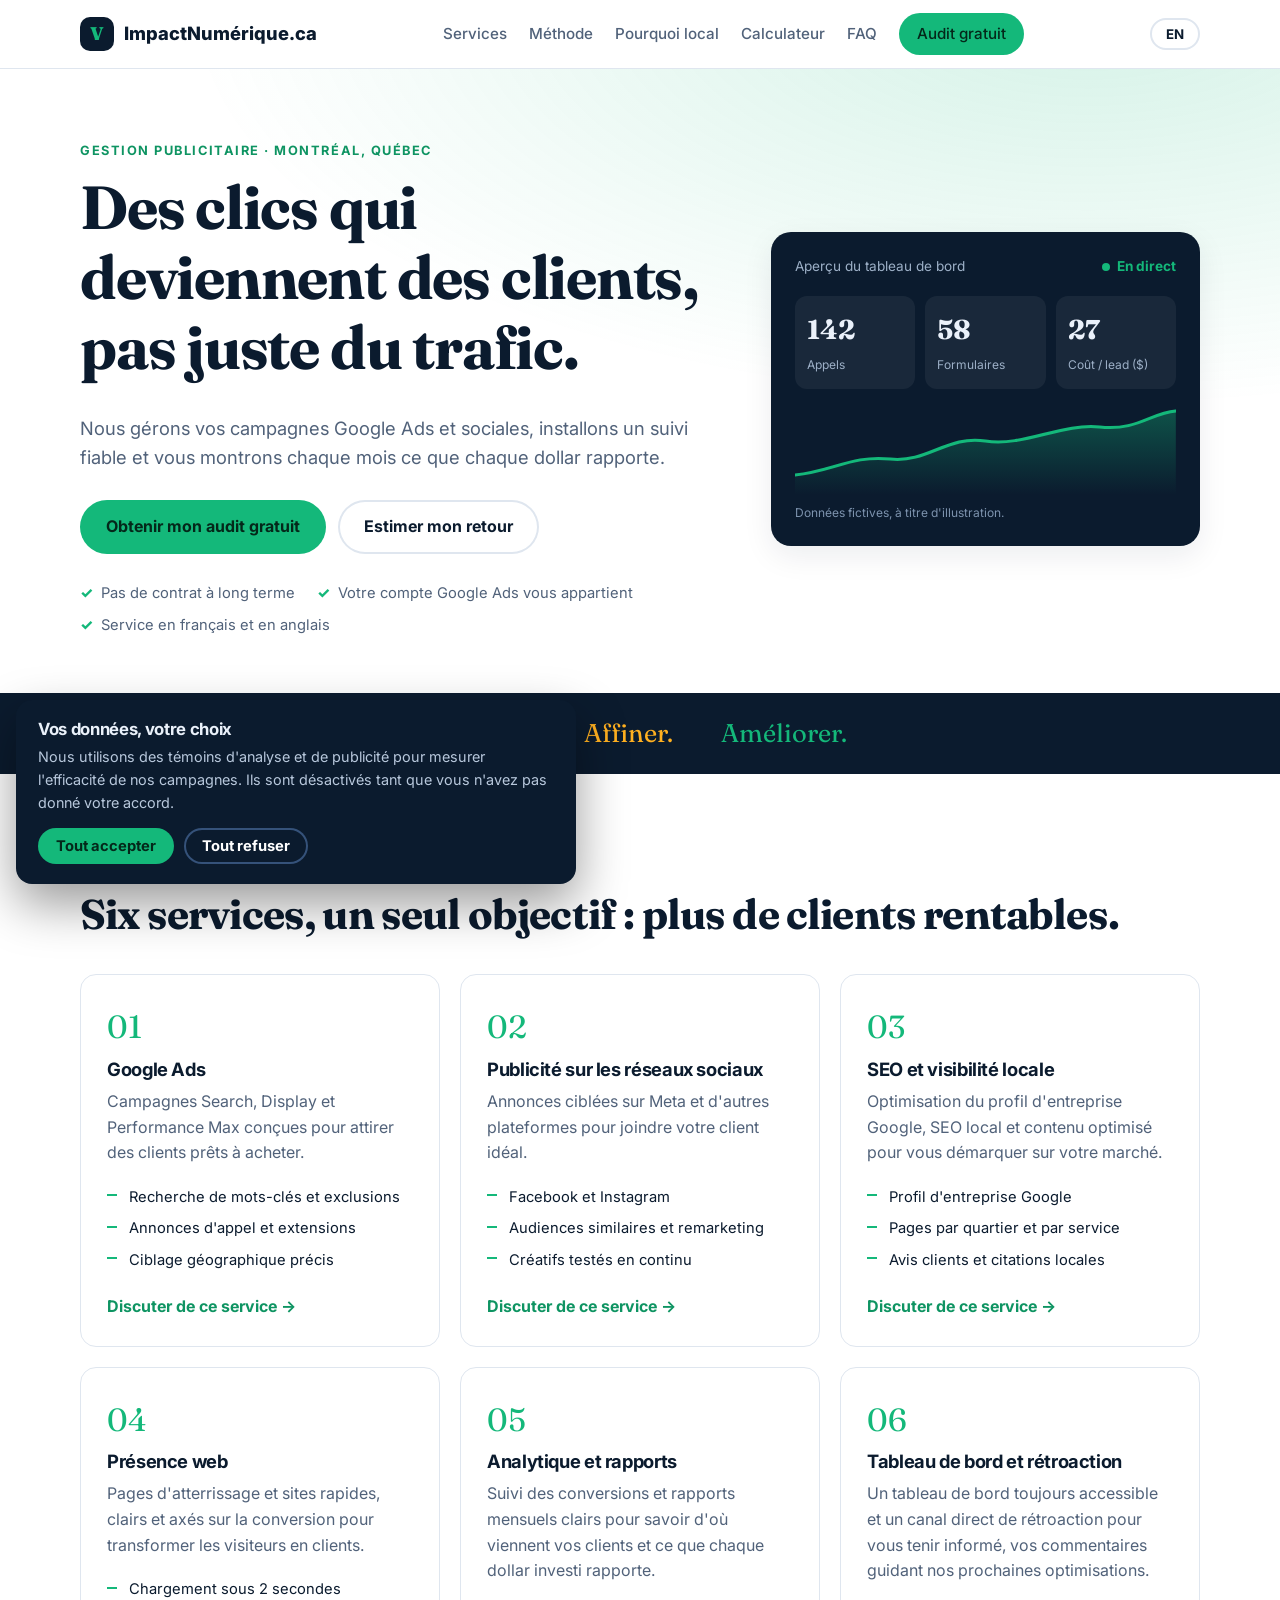
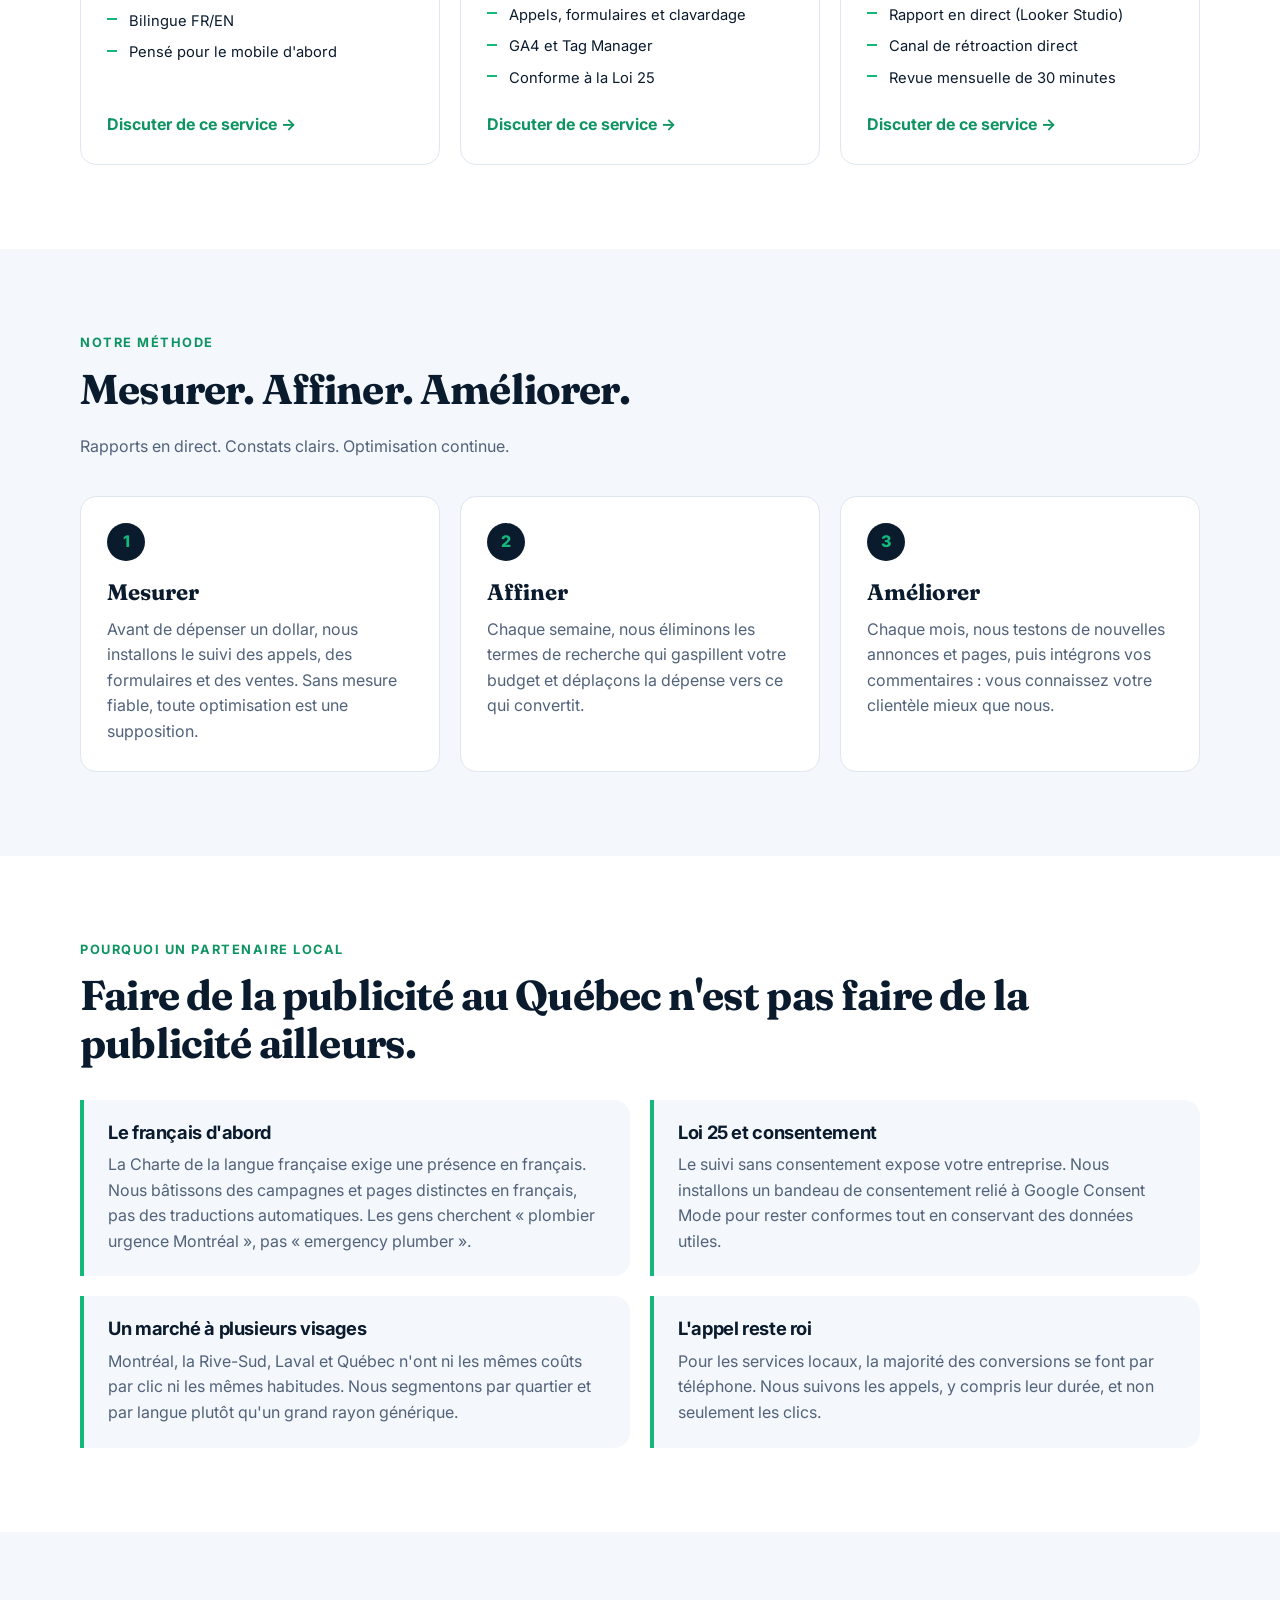
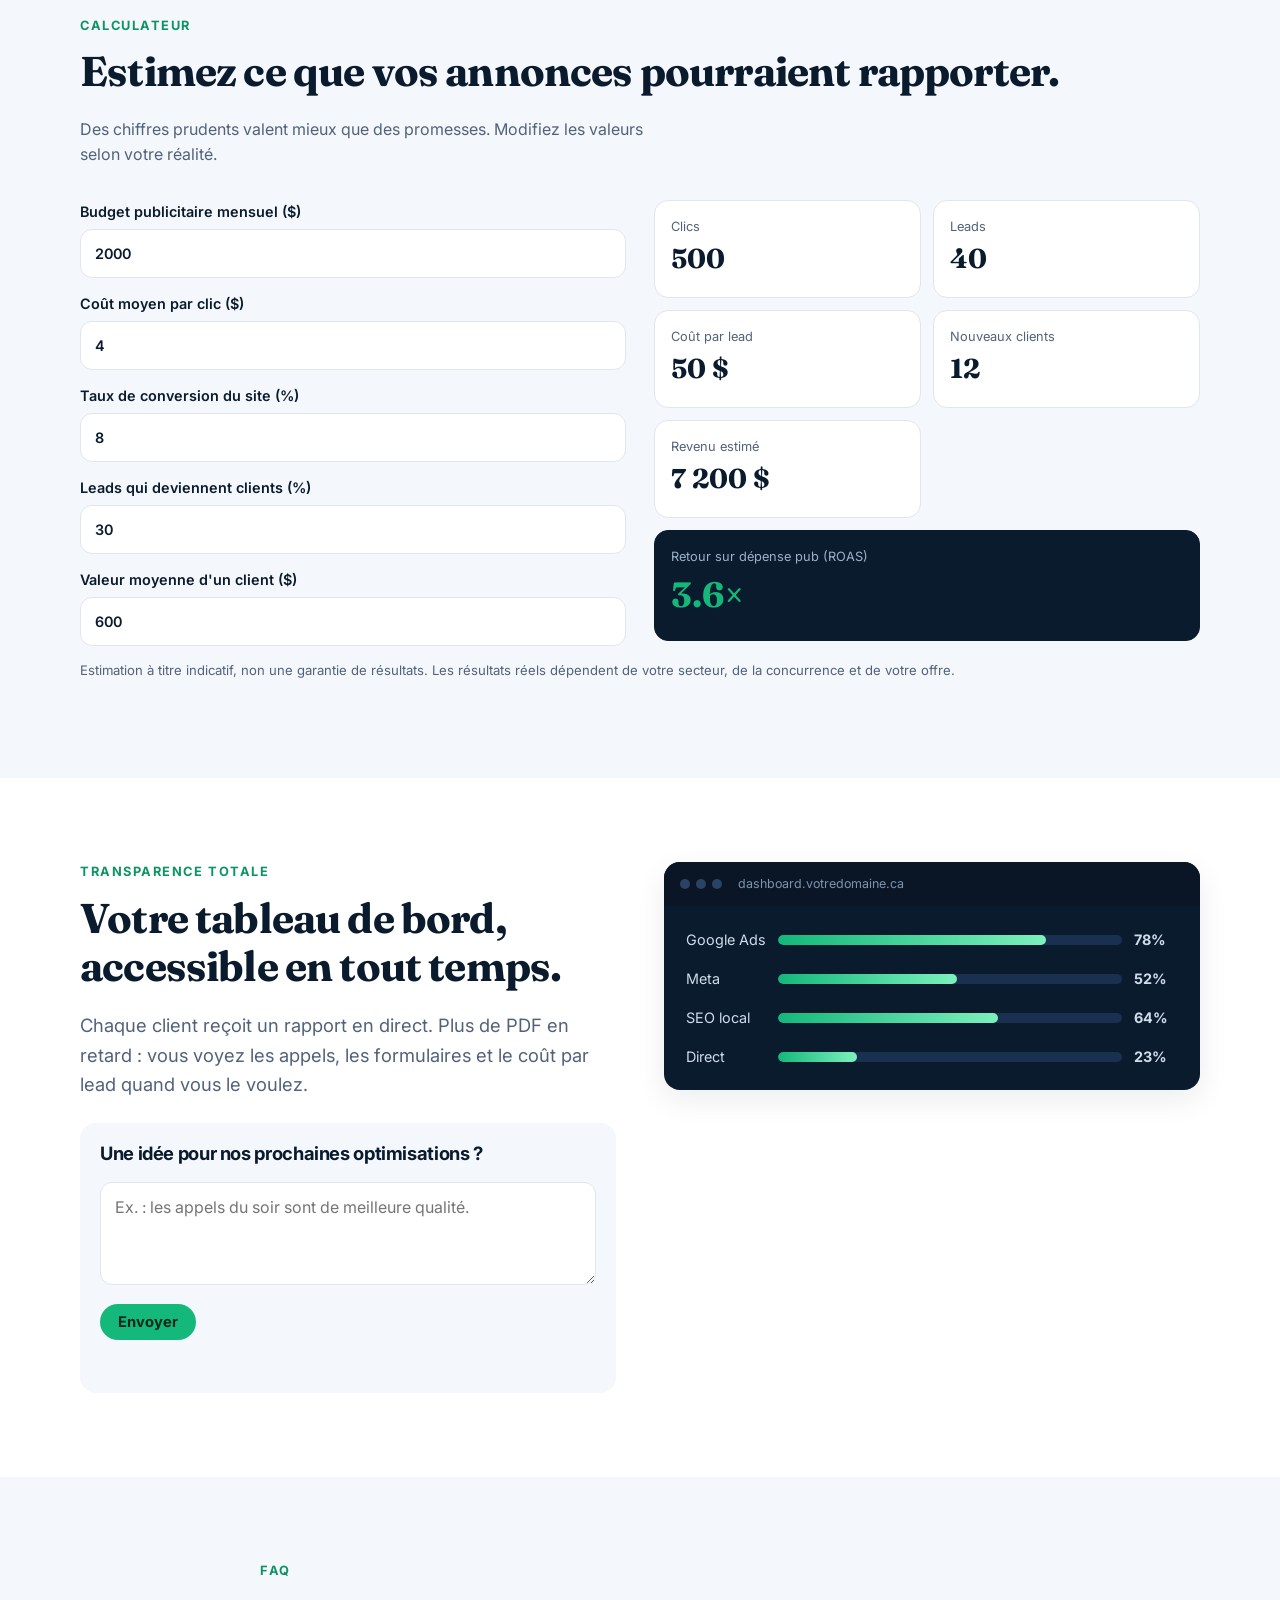
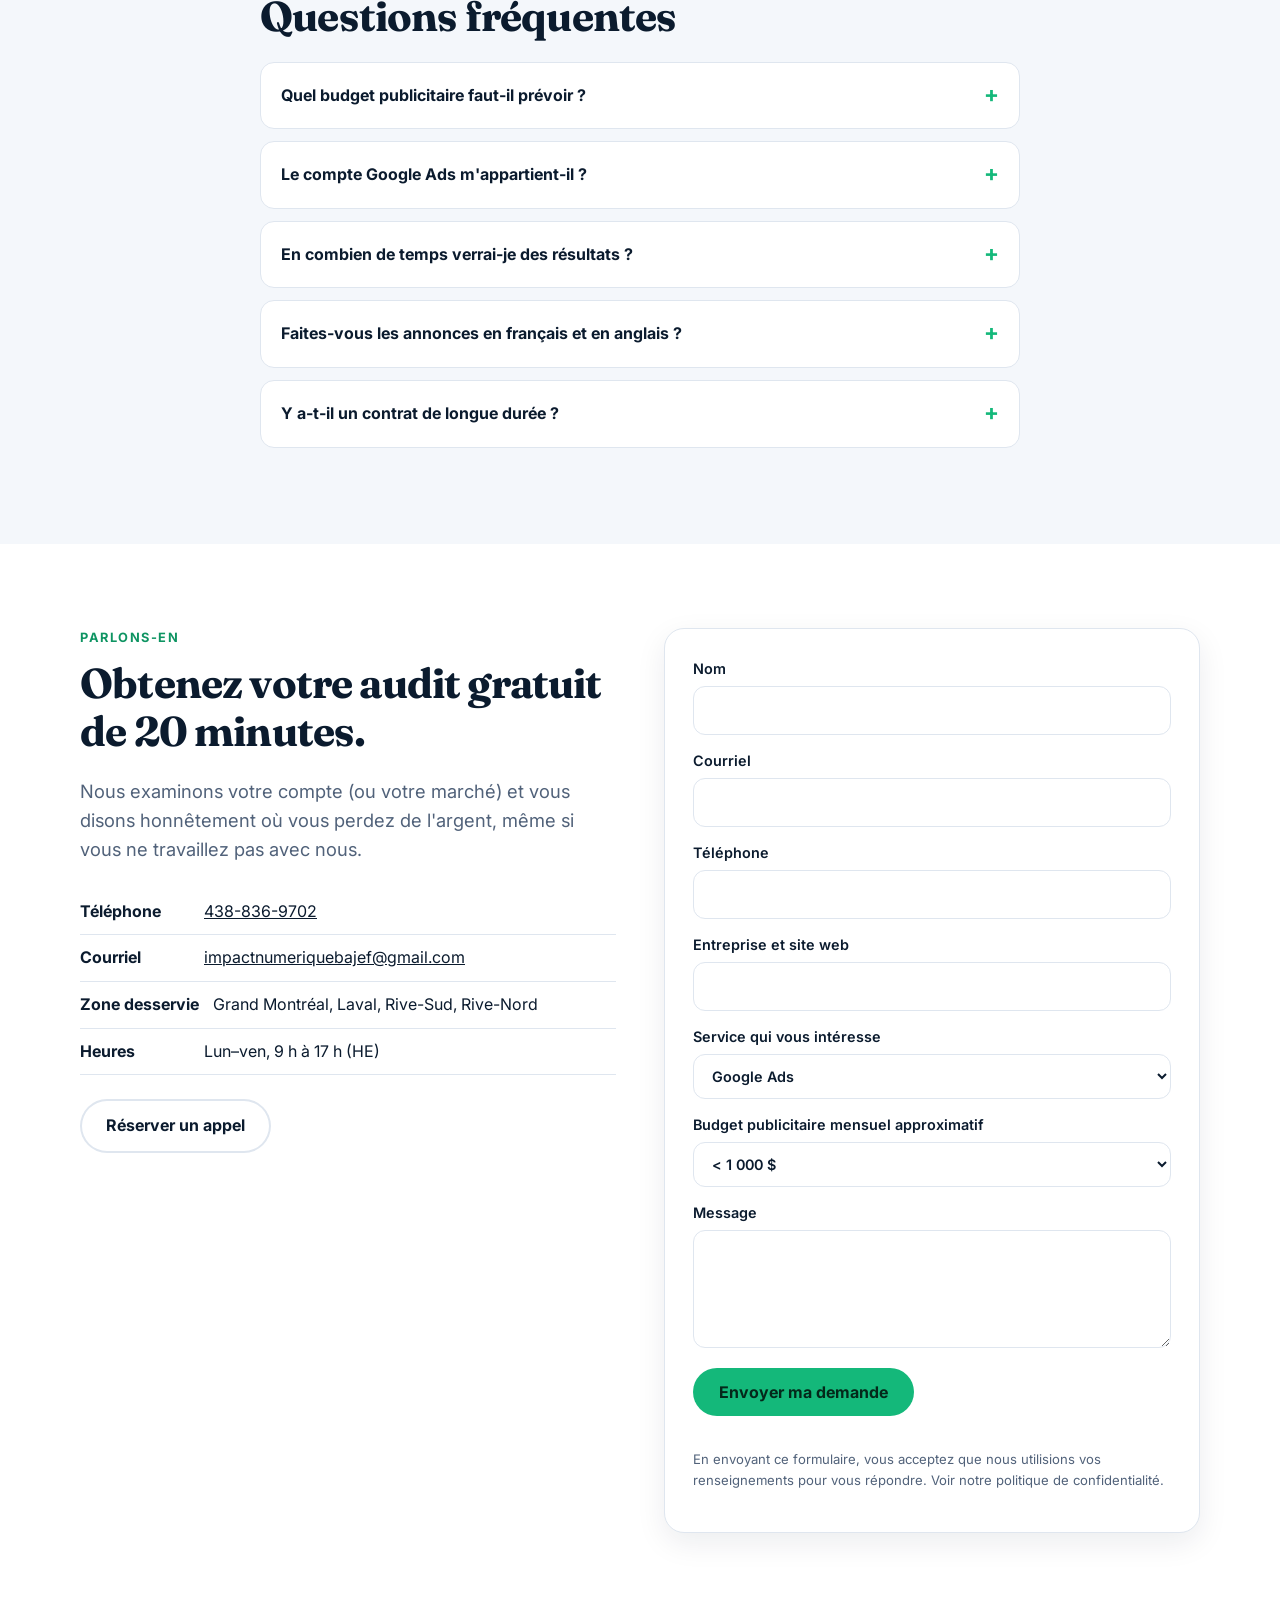
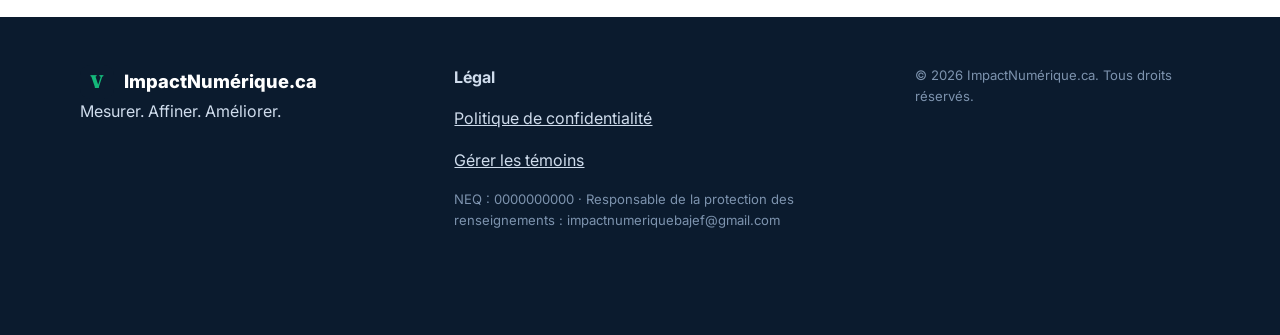
==== index.html @ ba9f6830 "Add files via upload" ====
<!doctype html>
<html lang="fr-CA">
<head>
  <meta charset="utf-8">
  <meta name="viewport" content="width=device-width, initial-scale=1">
  <title>Gestion Google Ads à Montréal | ImpactNumérique.ca</title>
  <meta name="description" content="Agence de gestion Google Ads à Montréal : campagnes Search, Display et Performance Max, SEO local, suivi des conversions et rapports clairs. Audit gratuit.">
  <link rel="canonical" href="https://www.votredomaine.ca/">
  <link rel="alternate" hreflang="fr-CA" href="https://www.votredomaine.ca/">
  <meta property="og:title" content="Gestion Google Ads à Montréal | ">
  <meta property="og:description" content="Des campagnes qui attirent des clients prêts à acheter. Mesurer. Affiner. Améliorer.">
  <meta property="og:type" content="website">
  <meta property="og:locale" content="fr_CA">
  <link rel="preconnect" href="https://fonts.googleapis.com">
  <link rel="preconnect" href="https://fonts.gstatic.com" crossorigin>
  <link href="https://fonts.googleapis.com/css2?family=Inter:wght@400;500;600;700;800&family=Fraunces:opsz,wght@9..144,600;9..144,700&display=swap" rel="stylesheet">
  <link rel="stylesheet" href="styles.css">

  <!-- Consent Mode v2: tout est REFUSÉ par défaut (Loi 25). Mis à jour dans script.js après le choix. -->
  <script>
    window.dataLayer = window.dataLayer || [];
    function gtag(){ dataLayer.push(arguments); }
    gtag('consent', 'default', {
      ad_storage: 'denied', ad_user_data: 'denied', ad_personalization: 'denied',
      analytics_storage: 'denied', wait_for_update: 500
    });
    gtag('set', 'ads_data_redaction', true);
  </script>
  <!-- TODO: remplacez G-XXXXXXX par votre ID GA4, ou installez GTM à la place -->
  <script async src="https://www.googletagmanager.com/gtag/js?id=G-XXXXXXX"></script>
  <script>
    gtag('js', new Date());
    gtag('config', 'G-XXXXXXX');
    // gtag('config', 'AW-XXXXXXXXX');  // ID de conversion Google Ads
  </script>

  <script type="application/ld+json">
  {
    "@context": "https://schema.org",
    "@type": "ProfessionalService",
    "name": "ImpactNumérique.ca",
    "description": "Gestion Google Ads, publicité sociale, SEO local et suivi des conversions à Montréal.",
    "areaServed": [{"@type":"City","name":"Montréal"},{"@type":"AdministrativeArea","name":"Québec"}],
    "address": {"@type":"PostalAddress","addressLocality":"Montréal","addressRegion":"QC","addressCountry":"CA"},
    "telephone": "+1-438-836-9702",
    "email": "impactnumeriquebajef@gmail.com",
    "url": "https://www.votredomaine.ca/",
    "priceRange": "$$"
  }
  </script>
</head>
<body>
<a class="skip" href="#main" data-i18n="skip">Aller au contenu</a>

<header class="site-header" id="top">
  <div class="wrap bar">
    <a class="brand" href="#top" aria-label="ImpactNumérique.ca">
      <span class="brand-mark">V</span><span class="brand-name">ImpactNumérique.ca</span>
    </a>
    <nav id="nav" aria-label="Navigation principale">
      <a href="#services" data-i18n="nav.services">Services</a>
      <a href="#methode" data-i18n="nav.method">Méthode</a>
      <a href="#quebec" data-i18n="nav.quebec">Pourquoi local</a>
      <a href="#calculateur" data-i18n="nav.calc">Calculateur</a>
      <a href="#faq" data-i18n="nav.faq">FAQ</a>
      <a class="btn btn-sm" href="#contact" data-i18n="nav.cta">Audit gratuit</a>
    </nav>
    <div class="tools">
      <button class="lang" id="langBtn" type="button" aria-label="Changer de langue / Switch language">EN</button>
      <button class="burger" id="burger" type="button" aria-label="Menu" aria-expanded="false" aria-controls="nav"><span></span><span></span><span></span></button>
    </div>
  </div>
</header>

<main id="main">

  <!-- HERO -->
  <section class="hero">
    <div class="wrap hero-grid">
      <div>
        <p class="eyebrow" data-i18n="hero.eyebrow">Gestion publicitaire · Montréal, Québec</p>
        <h1 data-i18n="hero.title">Des clics qui deviennent des clients, pas juste du trafic.</h1>
        <p class="lead" data-i18n="hero.lead">Nous gérons vos campagnes Google Ads et sociales, installons un suivi fiable et vous montrons chaque mois ce que chaque dollar rapporte.</p>
        <div class="cta-row">
          <a class="btn" href="#contact" data-i18n="hero.cta1">Obtenir mon audit gratuit</a>
          <a class="btn btn-ghost" href="#calculateur" data-i18n="hero.cta2">Estimer mon retour</a>
        </div>
        <ul class="ticks">
          <li data-i18n="hero.t1">Pas de contrat à long terme</li>
          <li data-i18n="hero.t2">Votre compte Google Ads vous appartient</li>
          <li data-i18n="hero.t3">Service en français et en anglais</li>
        </ul>
      </div>
      <aside class="hero-card" aria-label="Aperçu du tableau de bord">
        <div class="hc-head"><span data-i18n="hc.title">Aperçu du tableau de bord</span><span class="live"><i></i> <span data-i18n="hc.live">En direct</span></span></div>
        <div class="kpis">
          <div><b id="k1">0</b><small data-i18n="hc.k1">Appels</small></div>
          <div><b id="k2">0</b><small data-i18n="hc.k2">Formulaires</small></div>
          <div><b id="k3">0</b><small data-i18n="hc.k3">Coût / lead ($)</small></div>
        </div>
        <svg class="spark" viewBox="0 0 300 90" preserveAspectRatio="none" aria-hidden="true">
          <defs><linearGradient id="g" x1="0" x2="0" y1="0" y2="1"><stop offset="0" stop-color="var(--accent)" stop-opacity=".35"/><stop offset="1" stop-color="var(--accent)" stop-opacity="0"/></linearGradient></defs>
          <path d="M0,70 C30,66 45,50 75,54 S120,30 150,36 S210,18 240,22 S280,8 300,6 L300,90 L0,90Z" fill="url(#g)"/>
          <path d="M0,70 C30,66 45,50 75,54 S120,30 150,36 S210,18 240,22 S280,8 300,6" fill="none" stroke="var(--accent)" stroke-width="3" stroke-linecap="round"/>
        </svg>
        <p class="note" data-i18n="hc.note">Données fictives, à titre d'illustration.</p>
      </aside>
    </div>
  </section>

  <!-- TAGLINE BAND -->
  <section class="band" aria-label="Mesurer, affiner, améliorer">
    <div class="wrap band-in">
      <span data-i18n="band.1">Mesurer.</span><span data-i18n="band.2">Affiner.</span><span data-i18n="band.3">Améliorer.</span>
    </div>
  </section>

  <!-- SERVICES -->
  <section id="services" class="section">
    <div class="wrap">
      <p class="eyebrow" data-i18n="svc.eyebrow">Nos services</p>
      <h2 data-i18n="svc.title">Six services, un seul objectif : plus de clients rentables.</h2>
      <div class="grid3">

        <article class="card">
          <span class="num">01</span>
          <h3 data-i18n="s1.t">Google Ads</h3>
          <p data-i18n="s1.d">Campagnes Search, Display et Performance Max conçues pour attirer des clients prêts à acheter.</p>
          <ul>
            <li data-i18n="s1.l1">Recherche de mots-clés et exclusions</li>
            <li data-i18n="s1.l2">Annonces d'appel et extensions</li>
            <li data-i18n="s1.l3">Ciblage géographique précis</li>
          </ul>
          <a class="link" href="#contact" data-service="google-ads" data-i18n="svc.cta">Discuter de ce service →</a>
        </article>

        <article class="card">
          <span class="num">02</span>
          <h3 data-i18n="s2.t">Publicité sur les réseaux sociaux</h3>
          <p data-i18n="s2.d">Annonces ciblées sur Meta et d'autres plateformes pour joindre votre client idéal.</p>
          <ul>
            <li data-i18n="s2.l1">Facebook et Instagram</li>
            <li data-i18n="s2.l2">Audiences similaires et remarketing</li>
            <li data-i18n="s2.l3">Créatifs testés en continu</li>
          </ul>
          <a class="link" href="#contact" data-service="social" data-i18n="svc.cta">Discuter de ce service →</a>
        </article>

        <article class="card">
          <span class="num">03</span>
          <h3 data-i18n="s3.t">SEO et visibilité locale</h3>
          <p data-i18n="s3.d">Optimisation du profil d'entreprise Google, SEO local et contenu optimisé pour vous démarquer sur votre marché.</p>
          <ul>
            <li data-i18n="s3.l1">Profil d'entreprise Google</li>
            <li data-i18n="s3.l2">Pages par quartier et par service</li>
            <li data-i18n="s3.l3">Avis clients et citations locales</li>
          </ul>
          <a class="link" href="#contact" data-service="seo" data-i18n="svc.cta">Discuter de ce service →</a>
        </article>

        <article class="card">
          <span class="num">04</span>
          <h3 data-i18n="s4.t">Présence web</h3>
          <p data-i18n="s4.d">Pages d'atterrissage et sites rapides, clairs et axés sur la conversion pour transformer les visiteurs en clients.</p>
          <ul>
            <li data-i18n="s4.l1">Chargement sous 2 secondes</li>
            <li data-i18n="s4.l2">Bilingue FR/EN</li>
            <li data-i18n="s4.l3">Pensé pour le mobile d'abord</li>
          </ul>
          <a class="link" href="#contact" data-service="web" data-i18n="svc.cta">Discuter de ce service →</a>
        </article>

        <article class="card">
          <span class="num">05</span>
          <h3 data-i18n="s5.t">Analytique et rapports</h3>
          <p data-i18n="s5.d">Suivi des conversions et rapports mensuels clairs pour savoir d'où viennent vos clients et ce que chaque dollar investi rapporte.</p>
          <ul>
            <li data-i18n="s5.l1">Appels, formulaires et clavardage</li>
            <li data-i18n="s5.l2">GA4 et Tag Manager</li>
            <li data-i18n="s5.l3">Conforme à la Loi 25</li>
          </ul>
          <a class="link" href="#contact" data-service="analytics" data-i18n="svc.cta">Discuter de ce service →</a>
        </article>

        <article class="card">
          <span class="num">06</span>
          <h3 data-i18n="s6.t">Tableau de bord et rétroaction</h3>
          <p data-i18n="s6.d">Un tableau de bord toujours accessible et un canal direct de rétroaction pour vous tenir informé, vos commentaires guidant nos prochaines optimisations.</p>
          <ul>
            <li data-i18n="s6.l1">Rapport en direct (Looker Studio)</li>
            <li data-i18n="s6.l2">Canal de rétroaction direct</li>
            <li data-i18n="s6.l3">Revue mensuelle de 30 minutes</li>
          </ul>
          <a class="link" href="#contact" data-service="dashboard" data-i18n="svc.cta">Discuter de ce service →</a>
        </article>

      </div>
    </div>
  </section>

  <!-- METHOD -->
  <section id="methode" class="section alt">
    <div class="wrap">
      <p class="eyebrow" data-i18n="m.eyebrow">Notre méthode</p>
      <h2 data-i18n="m.title">Mesurer. Affiner. Améliorer.</h2>
      <p class="sub" data-i18n="m.sub">Rapports en direct. Constats clairs. Optimisation continue.</p>
      <ol class="steps">
        <li><b data-i18n="m.1t">Mesurer</b><p data-i18n="m.1d">Avant de dépenser un dollar, nous installons le suivi des appels, des formulaires et des ventes. Sans mesure fiable, toute optimisation est une supposition.</p></li>
        <li><b data-i18n="m.2t">Affiner</b><p data-i18n="m.2d">Chaque semaine, nous éliminons les termes de recherche qui gaspillent votre budget et déplaçons la dépense vers ce qui convertit.</p></li>
        <li><b data-i18n="m.3t">Améliorer</b><p data-i18n="m.3d">Chaque mois, nous testons de nouvelles annonces et pages, puis intégrons vos commentaires : vous connaissez votre clientèle mieux que nous.</p></li>
      </ol>
    </div>
  </section>

  <!-- QUEBEC -->
  <section id="quebec" class="section">
    <div class="wrap">
      <p class="eyebrow" data-i18n="q.eyebrow">Pourquoi un partenaire local</p>
      <h2 data-i18n="q.title">Faire de la publicité au Québec n'est pas faire de la publicité ailleurs.</h2>
      <div class="grid2">
        <div class="note-card"><h3 data-i18n="q.1t">Le français d'abord</h3><p data-i18n="q.1d">La Charte de la langue française exige une présence en français. Nous bâtissons des campagnes et pages distinctes en français, pas des traductions automatiques. Les gens cherchent « plombier urgence Montréal », pas « emergency plumber ».</p></div>
        <div class="note-card"><h3 data-i18n="q.2t">Loi 25 et consentement</h3><p data-i18n="q.2d">Le suivi sans consentement expose votre entreprise. Nous installons un bandeau de consentement relié à Google Consent Mode pour rester conformes tout en conservant des données utiles.</p></div>
        <div class="note-card"><h3 data-i18n="q.3t">Un marché à plusieurs visages</h3><p data-i18n="q.3d">Montréal, la Rive-Sud, Laval et Québec n'ont ni les mêmes coûts par clic ni les mêmes habitudes. Nous segmentons par quartier et par langue plutôt qu'un grand rayon générique.</p></div>
        <div class="note-card"><h3 data-i18n="q.4t">L'appel reste roi</h3><p data-i18n="q.4d">Pour les services locaux, la majorité des conversions se font par téléphone. Nous suivons les appels, y compris leur durée, et non seulement les clics.</p></div>
      </div>
    </div>
  </section>

  <!-- CALCULATOR -->
  <section id="calculateur" class="section alt">
    <div class="wrap">
      <p class="eyebrow" data-i18n="c.eyebrow">Calculateur</p>
      <h2 data-i18n="c.title">Estimez ce que vos annonces pourraient rapporter.</h2>
      <p class="sub" data-i18n="c.sub">Des chiffres prudents valent mieux que des promesses. Modifiez les valeurs selon votre réalité.</p>
      <div class="calc">
        <form class="calc-in" id="calc" onsubmit="return false">
          <label><span data-i18n="c.budget">Budget publicitaire mensuel ($)</span><input type="number" id="cBudget" value="2000" min="0" step="100"></label>
          <label><span data-i18n="c.cpc">Coût moyen par clic ($)</span><input type="number" id="cCpc" value="4" min="0.1" step="0.1"></label>
          <label><span data-i18n="c.cr">Taux de conversion du site (%)</span><input type="number" id="cCr" value="8" min="0" max="100" step="0.5"></label>
          <label><span data-i18n="c.close">Leads qui deviennent clients (%)</span><input type="number" id="cClose" value="30" min="0" max="100" step="1"></label>
          <label><span data-i18n="c.value">Valeur moyenne d'un client ($)</span><input type="number" id="cValue" value="600" min="0" step="50"></label>
        </form>
        <div class="calc-out" aria-live="polite">
          <div><small data-i18n="c.o1">Clics</small><b id="oClicks">0</b></div>
          <div><small data-i18n="c.o2">Leads</small><b id="oLeads">0</b></div>
          <div><small data-i18n="c.o3">Coût par lead</small><b id="oCpl">0</b></div>
          <div><small data-i18n="c.o4">Nouveaux clients</small><b id="oCust">0</b></div>
          <div><small data-i18n="c.o5">Revenu estimé</small><b id="oRev">0</b></div>
          <div class="hl"><small data-i18n="c.o6">Retour sur dépense pub (ROAS)</small><b id="oRoas">0</b></div>
        </div>
      </div>
      <p class="fine" data-i18n="c.fine">Estimation à titre indicatif, non une garantie de résultats. Les résultats réels dépendent de votre secteur, de la concurrence et de votre offre.</p>
    </div>
  </section>

  <!-- DASHBOARD -->
  <section id="tableau" class="section">
    <div class="wrap grid-split">
      <div>
        <p class="eyebrow" data-i18n="d.eyebrow">Transparence totale</p>
        <h2 data-i18n="d.title">Votre tableau de bord, accessible en tout temps.</h2>
        <p class="lead" data-i18n="d.lead">Chaque client reçoit un rapport en direct. Plus de PDF en retard : vous voyez les appels, les formulaires et le coût par lead quand vous le voulez.</p>
        <form class="feedback" id="fbForm" novalidate>
          <h3 data-i18n="d.fbt">Une idée pour nos prochaines optimisations ?</h3>
          <label class="sr" for="fbText" data-i18n="d.fbl">Votre commentaire</label>
          <textarea id="fbText" name="feedback" rows="3" required data-i18n-ph="d.fbph" placeholder="Ex. : les appels du soir sont de meilleure qualité."></textarea>
          <button class="btn btn-sm" type="submit" data-i18n="d.fbb">Envoyer</button>
          <p class="status" id="fbStatus" role="status"></p>
        </form>
      </div>
      <div class="mock" aria-hidden="true">
        <div class="mock-top"><i></i><i></i><i></i><span>dashboard.votredomaine.ca</span></div>
        <div class="mock-body">
          <div class="mrow"><span>Google Ads</span><div class="meter"><u style="width:78%"></u></div><b>78%</b></div>
          <div class="mrow"><span>Meta</span><div class="meter"><u style="width:52%"></u></div><b>52%</b></div>
          <div class="mrow"><span>SEO local</span><div class="meter"><u style="width:64%"></u></div><b>64%</b></div>
          <div class="mrow"><span>Direct</span><div class="meter"><u style="width:23%"></u></div><b>23%</b></div>
          <!-- Remplacez ce mock par: <iframe src="https://lookerstudio.google.com/embed/reporting/VOTRE_ID" ...> -->
        </div>
      </div>
    </div>
  </section>

  <!-- FAQ -->
  <section id="faq" class="section alt">
    <div class="wrap narrow">
      <p class="eyebrow">FAQ</p>
      <h2 data-i18n="f.title">Questions fréquentes</h2>
      <details><summary data-i18n="f.1q">Quel budget publicitaire faut-il prévoir ?</summary><p data-i18n="f.1a">Pour un service local à Montréal, comptez généralement au moins 1 000 à 1 500 $ par mois en dépenses publicitaires pour recueillir assez de données. Nos honoraires de gestion sont distincts : les annonces sont payées directement à Google avec votre carte.</p></details>
      <details><summary data-i18n="f.2q">Le compte Google Ads m'appartient-il ?</summary><p data-i18n="f.2a">Oui. Le compte est ouvert à votre nom et nous y avons un accès gestionnaire. Si vous partez, vous gardez l'historique, les données et les audiences.</p></details>
      <details><summary data-i18n="f.3q">En combien de temps verrai-je des résultats ?</summary><p data-i18n="f.3a">Les premiers appels arrivent souvent dès la première semaine. Il faut toutefois compter de 6 à 8 semaines pour que l'optimisation se stabilise. Quiconque promet des résultats garantis en 7 jours ne dit pas la vérité.</p></details>
      <details><summary data-i18n="f.4q">Faites-vous les annonces en français et en anglais ?</summary><p data-i18n="f.4a">Oui, avec des campagnes séparées par langue, des annonces rédigées par un humain et des pages d'atterrissage adaptées.</p></details>
      <details><summary data-i18n="f.5q">Y a-t-il un contrat de longue durée ?</summary><p data-i18n="f.5a">Non. Nos ententes sont mensuelles, avec un préavis de 30 jours. Nous préférons vous garder par les résultats.</p></details>
    </div>
  </section>

  <!-- CONTACT -->
  <section id="contact" class="section">
    <div class="wrap grid-split">
      <div>
        <p class="eyebrow" data-i18n="ct.eyebrow">Parlons-en</p>
        <h2 data-i18n="ct.title">Obtenez votre audit gratuit de 20 minutes.</h2>
        <p class="lead" data-i18n="ct.lead">Nous examinons votre compte (ou votre marché) et vous disons honnêtement où vous perdez de l'argent, même si vous ne travaillez pas avec nous.</p>
        <ul class="contact-list">
          <li><b data-i18n="ct.tel">Téléphone</b> <a href="tel:+14388369702">438-836-9702</a></li>
          <li><b data-i18n="ct.mail">Courriel</b> <a href="mailto:impactnumeriquebajef@gmail.com">impactnumeriquebajef@gmail.com</a></li>
          <li><b data-i18n="ct.zone">Zone desservie</b> <span data-i18n="ct.zoneV">Grand Montréal, Laval, Rive-Sud, Rive-Nord</span></li>
          <li><b data-i18n="ct.hours">Heures</b> <span data-i18n="ct.hoursV">Lun–ven, 9 h à 17 h (HE)</span></li>
        </ul>
        <!-- Option: ajoutez un lien Calendly / Cal.com ici -->
        <a class="btn btn-ghost" href="https://cal.com/votre-nom" target="_blank" rel="noopener" data-i18n="ct.book">Réserver un appel</a>
      </div>

      <form class="form" id="contactForm" action="https://formspree.io/f/VOTRE_ID" method="POST" novalidate>
        <label><span data-i18n="ct.name">Nom</span><input name="name" autocomplete="name" required></label>
        <label><span data-i18n="ct.email">Courriel</span><input name="email" type="email" autocomplete="email" required></label>
        <label><span data-i18n="ct.phone">Téléphone</span><input name="phone" type="tel" autocomplete="tel"></label>
        <label><span data-i18n="ct.company">Entreprise et site web</span><input name="company" autocomplete="organization"></label>
        <label><span data-i18n="ct.service">Service qui vous intéresse</span>
          <select name="service" id="service">
            <option value="google-ads" data-i18n="s1.t">Google Ads</option>
            <option value="social" data-i18n="s2.t">Publicité sur les réseaux sociaux</option>
            <option value="seo" data-i18n="s3.t">SEO et visibilité locale</option>
            <option value="web" data-i18n="s4.t">Présence web</option>
            <option value="analytics" data-i18n="s5.t">Analytique et rapports</option>
            <option value="dashboard" data-i18n="s6.t">Tableau de bord et rétroaction</option>
          </select>
        </label>
        <label><span data-i18n="ct.budget">Budget publicitaire mensuel approximatif</span>
          <select name="budget">
            <option>&lt; 1 000 $</option><option>1 000 – 3 000 $</option><option>3 000 – 10 000 $</option><option>10 000 $ +</option>
          </select>
        </label>
        <label><span data-i18n="ct.msg">Message</span><textarea name="message" rows="4"></textarea></label>
        <input type="text" name="_gotcha" tabindex="-1" autocomplete="off" style="display:none" aria-hidden="true">
        <button class="btn" type="submit" data-i18n="ct.send">Envoyer ma demande</button>
        <p class="status" id="formStatus" role="status"></p>
        <p class="fine" data-i18n="ct.priv">En envoyant ce formulaire, vous acceptez que nous utilisions vos renseignements pour vous répondre. Voir notre politique de confidentialité.</p>
      </form>
    </div>
  </section>
</main>

<footer class="site-footer">
  <div class="wrap foot">
    <div>
      <a class="brand" href="#top"><span class="brand-mark">V</span><span class="brand-name">ImpactNumérique.ca</span></a>
      <p data-i18n="ft.tag">Mesurer. Affiner. Améliorer.</p>
    </div>
    <div>
      <p><b data-i18n="ft.legal">Légal</b></p>
      <p><a href="/confidentialite.html" data-i18n="ft.priv">Politique de confidentialité</a></p>
      <p><button class="linklike" id="consentReopen" type="button" data-i18n="ft.cookies">Gérer les témoins</button></p>
      <p class="fine" data-i18n="ft.rpo">NEQ : 0000000000 · Responsable de la protection des renseignements : impactnumeriquebajef@gmail.com</p>
    </div>
    <div class="fine">© <span id="yr"></span> ImpactNumérique.ca. <span data-i18n="ft.rights">Tous droits réservés.</span></div>
  </div>
</footer>

<!-- Sticky mobile call button -->
<a class="callfab" href="tel:+14388369702" aria-label="Appeler"><svg viewBox="0 0 24 24" width="22" height="22" fill="currentColor" aria-hidden="true"><path d="M6.6 10.8a15.1 15.1 0 0 0 6.6 6.6l2.2-2.2a1 1 0 0 1 1-.25 11.4 11.4 0 0 0 3.6.57 1 1 0 0 1 1 1V20a1 1 0 0 1-1 1A17 17 0 0 1 3 4a1 1 0 0 1 1-1h3.5a1 1 0 0 1 1 1c0 1.25.2 2.45.57 3.6a1 1 0 0 1-.25 1z"/></svg></a>

<!-- Consent banner (Loi 25) -->
<div class="consent" id="consent" role="dialog" aria-live="polite" aria-labelledby="cTitle" hidden>
  <h2 id="cTitle" data-i18n="cc.t">Vos données, votre choix</h2>
  <p data-i18n="cc.d">Nous utilisons des témoins d'analyse et de publicité pour mesurer l'efficacité de nos campagnes. Ils sont désactivés tant que vous n'avez pas donné votre accord.</p>
  <div class="cc-btns">
    <button class="btn btn-sm" id="ccAccept" type="button" data-i18n="cc.a">Tout accepter</button>
    <button class="btn btn-sm btn-ghost" id="ccReject" type="button" data-i18n="cc.r">Tout refuser</button>
  </div>
</div>

<script src="script.js"></script>
</body>
</html>
---- styles.css ----
/* ============ Tokens ============ */
:root{
  --bg:#ffffff; --bg-alt:#f4f7fb; --ink:#0b1b2e; --muted:#51627a;
  --navy:#0b1b2e; --navy-2:#13294a; --accent:#14b87a; --accent-d:#0e9462;
  --warm:#ffb020; --line:#dfe6ef; --card:#ffffff; --radius:16px;
  --shadow:0 10px 30px rgba(11,27,46,.08);
  --font:'Inter',system-ui,-apple-system,Segoe UI,Roboto,sans-serif;
  --serif:'Fraunces',Georgia,serif;
}
@media (prefers-color-scheme: dark){
  :root{ --bg:#08121f; --bg-alt:#0c1a2c; --ink:#eaf1fa; --muted:#9db0c7; --line:#1d3250; --card:#0f2038; --shadow:0 10px 30px rgba(0,0,0,.4); }
}

/* ============ Base ============ */
*{box-sizing:border-box}
html{scroll-behavior:smooth;scroll-padding-top:80px}
body{margin:0;font-family:var(--font);color:var(--ink);background:var(--bg);line-height:1.6;-webkit-font-smoothing:antialiased}
img,svg{max-width:100%;display:block}
a{color:inherit}
h1,h2,h3{line-height:1.15;margin:0 0 .5em;letter-spacing:-.02em}
h1{font-family:var(--serif);font-size:clamp(2.2rem,5.4vw,3.8rem);font-weight:700}
h2{font-family:var(--serif);font-size:clamp(1.7rem,3.6vw,2.6rem);font-weight:700}
h3{font-size:1.15rem}
p{margin:0 0 1em}
.wrap{max-width:1160px;margin:0 auto;padding:0 20px}
.narrow{max-width:800px}
.section{padding:84px 0}
.alt{background:var(--bg-alt)}
.eyebrow{color:var(--accent-d);font-weight:700;font-size:.8rem;letter-spacing:.12em;text-transform:uppercase;margin-bottom:12px}
.lead{font-size:1.15rem;color:var(--muted);max-width:60ch}
.sub{color:var(--muted);max-width:60ch}
.fine{font-size:.82rem;color:var(--muted)}
.sr{position:absolute;width:1px;height:1px;overflow:hidden;clip:rect(0 0 0 0)}
.skip{position:absolute;left:-999px;top:8px;background:var(--navy);color:#fff;padding:8px 14px;border-radius:8px;z-index:100}
.skip:focus{left:8px}
:focus-visible{outline:3px solid var(--warm);outline-offset:2px}

/* ============ Buttons ============ */
.btn{display:inline-flex;align-items:center;justify-content:center;gap:8px;background:var(--accent);color:#04281a;font-weight:700;border:0;border-radius:999px;padding:14px 26px;text-decoration:none;cursor:pointer;font-size:1rem;font-family:inherit;transition:transform .15s,background .15s}
.btn:hover{background:var(--accent-d);color:#fff;transform:translateY(-1px)}
.btn-sm{padding:9px 18px;font-size:.92rem}
.btn-ghost{background:transparent;color:var(--ink);box-shadow:inset 0 0 0 2px var(--line)}
.btn-ghost:hover{background:var(--bg-alt);color:var(--ink)}
.linklike{background:none;border:0;padding:0;color:inherit;text-decoration:underline;cursor:pointer;font:inherit}

/* ============ Header ============ */
.site-header{position:sticky;top:0;z-index:50;background:color-mix(in srgb,var(--bg) 88%,transparent);backdrop-filter:blur(10px);border-bottom:1px solid var(--line)}
.bar{display:flex;align-items:center;justify-content:space-between;height:68px;gap:16px}
.brand{display:flex;align-items:center;gap:10px;text-decoration:none;font-weight:800;font-size:1.15rem}
.brand-mark{display:grid;place-items:center;width:34px;height:34px;border-radius:10px;background:var(--navy);color:var(--accent);font-family:var(--serif)}
#nav{display:flex;align-items:center;gap:22px}
#nav a{text-decoration:none;font-weight:500;font-size:.95rem;color:var(--muted)}
#nav a:hover{color:var(--ink)}
#nav a.btn{color:#04281a}
.tools{display:flex;align-items:center;gap:10px}
.lang{border:2px solid var(--line);background:transparent;color:var(--ink);border-radius:999px;padding:6px 14px;font-weight:700;cursor:pointer;font-family:inherit}
.lang:hover{border-color:var(--accent)}
.burger{display:none;background:none;border:0;width:40px;height:40px;cursor:pointer;padding:9px}
.burger span{display:block;height:2px;background:var(--ink);margin:6px 0;transition:.2s}
@media (max-width:900px){
  .burger{display:block}
  #nav{position:absolute;inset:68px 0 auto 0;background:var(--bg);flex-direction:column;align-items:stretch;gap:0;padding:8px 20px 20px;border-bottom:1px solid var(--line);display:none}
  #nav.open{display:flex}
  #nav a{padding:14px 0;border-bottom:1px solid var(--line)}
  #nav a.btn{margin-top:14px;text-align:center;border:0}
}

/* ============ Hero ============ */
.hero{padding:72px 0 56px;background:radial-gradient(900px 400px at 85% -10%,color-mix(in srgb,var(--accent) 18%,transparent),transparent),var(--bg)}
.hero-grid{display:grid;grid-template-columns:1.2fr .8fr;gap:48px;align-items:center}
.cta-row{display:flex;flex-wrap:wrap;gap:12px;margin:28px 0}
.ticks{list-style:none;padding:0;margin:0;display:flex;flex-wrap:wrap;gap:8px 22px;color:var(--muted);font-size:.92rem}
.ticks li::before{content:"✓";color:var(--accent);font-weight:800;margin-right:8px}
.hero-card{background:var(--navy);color:#eaf1fa;border-radius:20px;padding:24px;box-shadow:var(--shadow)}
.hc-head{display:flex;justify-content:space-between;font-size:.85rem;color:#9db0c7;margin-bottom:18px}
.live{color:var(--accent);font-weight:700}
.live i{display:inline-block;width:8px;height:8px;border-radius:50%;background:var(--accent);margin-right:4px;animation:pulse 1.6s infinite}
@keyframes pulse{50%{opacity:.3}}
.kpis{display:grid;grid-template-columns:repeat(3,1fr);gap:10px}
.kpis div{background:rgba(255,255,255,.06);border-radius:12px;padding:12px}
.kpis b{display:block;font-size:1.7rem;font-family:var(--serif)}
.kpis small{color:#9db0c7;font-size:.75rem}
.spark{width:100%;height:90px;margin-top:16px}
.note{font-size:.75rem;color:#7d93ae;margin:8px 0 0}
@media (max-width:900px){.hero-grid{grid-template-columns:1fr}.section{padding:60px 0}}

/* ============ Band ============ */
.band{background:var(--navy);color:#fff}
.band-in{display:flex;justify-content:center;gap:clamp(14px,4vw,48px);padding:20px;font-family:var(--serif);font-size:clamp(1.1rem,2.6vw,1.6rem);flex-wrap:wrap}
.band-in span:nth-child(2){color:var(--warm)}
.band-in span:nth-child(3){color:var(--accent)}

/* ============ Services ============ */
.grid3{display:grid;grid-template-columns:repeat(3,1fr);gap:20px;margin-top:36px}
@media (max-width:960px){.grid3{grid-template-columns:repeat(2,1fr)}}
@media (max-width:620px){.grid3{grid-template-columns:1fr}}
.card{position:relative;background:var(--card);border:1px solid var(--line);border-radius:var(--radius);padding:26px;display:flex;flex-direction:column;transition:transform .2s,box-shadow .2s,border-color .2s}
.card:hover{transform:translateY(-4px);box-shadow:var(--shadow);border-color:var(--accent)}
.card .num{font-family:var(--serif);font-size:2rem;color:var(--accent);margin-bottom:6px}
.card p{color:var(--muted)}
.card ul{list-style:none;padding:0;margin:0 0 18px;font-size:.92rem}
.card li{padding:4px 0 4px 22px;position:relative}
.card li::before{content:"";position:absolute;left:0;top:.85em;width:10px;height:2px;background:var(--accent)}
.card .link{margin-top:auto;font-weight:700;text-decoration:none;color:var(--accent-d)}
.card .link:hover{text-decoration:underline}

/* ============ Method ============ */
.steps{list-style:none;padding:0;margin:36px 0 0;display:grid;grid-template-columns:repeat(3,1fr);gap:20px;counter-reset:s}
.steps li{counter-increment:s;background:var(--card);border:1px solid var(--line);border-radius:var(--radius);padding:26px}
.steps li::before{content:counter(s);display:grid;place-items:center;width:38px;height:38px;border-radius:50%;background:var(--navy);color:var(--accent);font-weight:800;margin-bottom:14px}
.steps b{font-family:var(--serif);font-size:1.4rem;display:block;margin-bottom:6px}
.steps p{color:var(--muted);margin:0}
@media (max-width:820px){.steps{grid-template-columns:1fr}}

/* ============ Quebec ============ */
.grid2{display:grid;grid-template-columns:repeat(2,1fr);gap:20px;margin-top:32px}
@media (max-width:760px){.grid2{grid-template-columns:1fr}}
.note-card{border-left:4px solid var(--accent);background:var(--bg-alt);border-radius:0 var(--radius) var(--radius) 0;padding:22px 24px}
.note-card p{color:var(--muted);margin:0}

/* ============ Calculator ============ */
.calc{display:grid;grid-template-columns:1fr 1fr;gap:28px;margin-top:32px;align-items:start}
@media (max-width:860px){.calc{grid-template-columns:1fr}}
label{display:block;font-weight:600;font-size:.9rem;margin-bottom:14px}
label span{display:block;margin-bottom:6px}
input,select,textarea{width:100%;font:inherit;color:var(--ink);background:var(--card);border:1.5px solid var(--line);border-radius:12px;padding:12px 14px}
input:focus,select:focus,textarea:focus{outline:none;border-color:var(--accent);box-shadow:0 0 0 3px color-mix(in srgb,var(--accent) 25%,transparent)}
.calc-out{display:grid;grid-template-columns:1fr 1fr;gap:12px}
.calc-out div{background:var(--card);border:1px solid var(--line);border-radius:14px;padding:16px}
.calc-out small{display:block;color:var(--muted);font-size:.8rem}
.calc-out b{font-family:var(--serif);font-size:1.7rem}
.calc-out .hl{grid-column:1/-1;background:var(--navy);color:#fff;border-color:var(--navy)}
.calc-out .hl small{color:#9db0c7}
.calc-out .hl b{color:var(--accent);font-size:2.2rem}

/* ============ Dashboard / split ============ */
.grid-split{display:grid;grid-template-columns:1fr 1fr;gap:48px;align-items:start}
@media (max-width:860px){.grid-split{grid-template-columns:1fr;gap:32px}}
.feedback{margin-top:24px;background:var(--bg-alt);padding:20px;border-radius:var(--radius)}
.feedback textarea{margin:8px 0 12px}
.mock{background:var(--navy);border-radius:16px;overflow:hidden;box-shadow:var(--shadow)}
.mock-top{display:flex;align-items:center;gap:6px;padding:12px 16px;background:#0a1626;color:#7d93ae;font-size:.78rem}
.mock-top i{width:10px;height:10px;border-radius:50%;background:#2a4266}
.mock-top span{margin-left:10px}
.mock-body{padding:22px;display:grid;gap:16px}
.mrow{display:grid;grid-template-columns:80px 1fr 44px;gap:12px;align-items:center;color:#cfdcec;font-size:.9rem}
.meter{height:10px;background:#1a3050;border-radius:99px;overflow:hidden}
.mock .meter u{display:block;height:100%;background:linear-gradient(90deg,var(--accent),#7cf0bd);border-radius:99px}
.status{margin:10px 0 0;font-weight:600;min-height:1.4em}
.status.ok{color:var(--accent-d)}
.status.err{color:#d6453d}

/* ============ FAQ ============ */
details{background:var(--card);border:1px solid var(--line);border-radius:14px;padding:4px 20px;margin-bottom:12px}
summary{cursor:pointer;font-weight:700;padding:16px 0;list-style:none;display:flex;justify-content:space-between;gap:12px}
summary::-webkit-details-marker{display:none}
summary::after{content:"+";font-size:1.4rem;color:var(--accent);line-height:1}
details[open] summary::after{content:"–"}
details p{color:var(--muted);padding-bottom:12px}

/* ============ Contact ============ */
.contact-list{list-style:none;padding:0;margin:24px 0}
.contact-list li{padding:10px 0;border-bottom:1px solid var(--line);display:flex;gap:14px}
.contact-list b{min-width:110px}
.form{background:var(--card);border:1px solid var(--line);border-radius:20px;padding:28px;box-shadow:var(--shadow)}

/* ============ Footer ============ */
.site-footer{background:var(--navy);color:#cfdcec;padding:48px 0 90px}
.site-footer .brand{color:#fff}
.site-footer a{color:#cfdcec}
.site-footer .fine{color:#7d93ae}
.foot{display:grid;grid-template-columns:1.2fr 1.5fr 1fr;gap:32px}
@media (max-width:760px){.foot{grid-template-columns:1fr}}

/* ============ Floating call + consent ============ */
.callfab{position:fixed;right:16px;bottom:16px;z-index:40;width:54px;height:54px;border-radius:50%;background:var(--accent);color:#04281a;display:none;place-items:center;box-shadow:0 8px 24px rgba(0,0,0,.3)}
@media (max-width:760px){.callfab{display:grid}}
.consent{position:fixed;left:16px;right:16px;bottom:16px;z-index:60;max-width:560px;background:var(--navy);color:#eaf1fa;border-radius:16px;padding:20px 22px;box-shadow:0 20px 50px rgba(0,0,0,.4)}
.consent[hidden]{display:none}
.consent h2{font-family:var(--font);font-size:1.05rem;margin-bottom:6px}
.consent p{font-size:.9rem;color:#b8c8dc;margin-bottom:14px}
.cc-btns{display:flex;gap:10px;flex-wrap:wrap}
.consent .btn-ghost{color:#fff;box-shadow:inset 0 0 0 2px #35527a}
.consent .btn-ghost:hover{background:#13294a;color:#fff}

/* ============ Reveal + reduced motion ============ */
.reveal{opacity:0;transform:translateY(18px);transition:opacity .6s,transform .6s}
.reveal.in{opacity:1;transform:none}
@media (prefers-reduced-motion:reduce){
  *{animation:none!important;transition:none!important}
  html{scroll-behavior:auto}
  .reveal{opacity:1;transform:none}
}
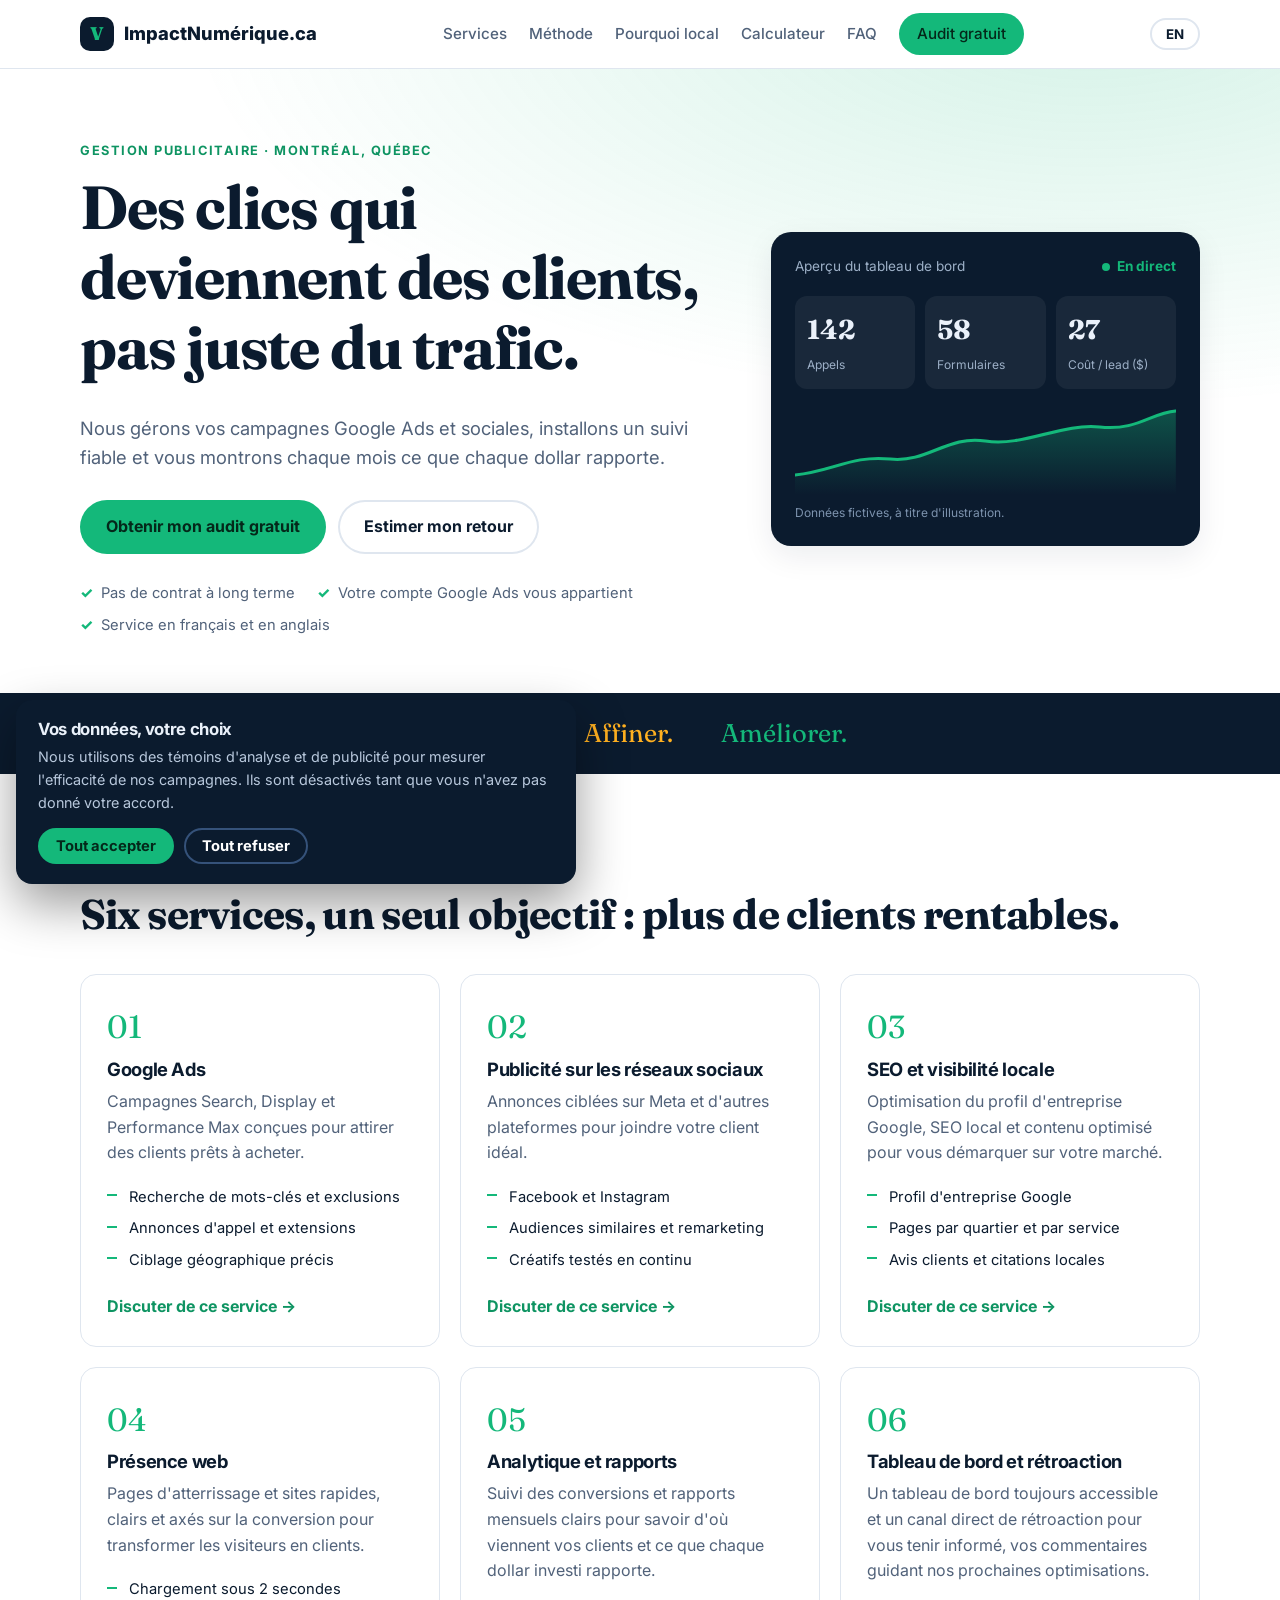
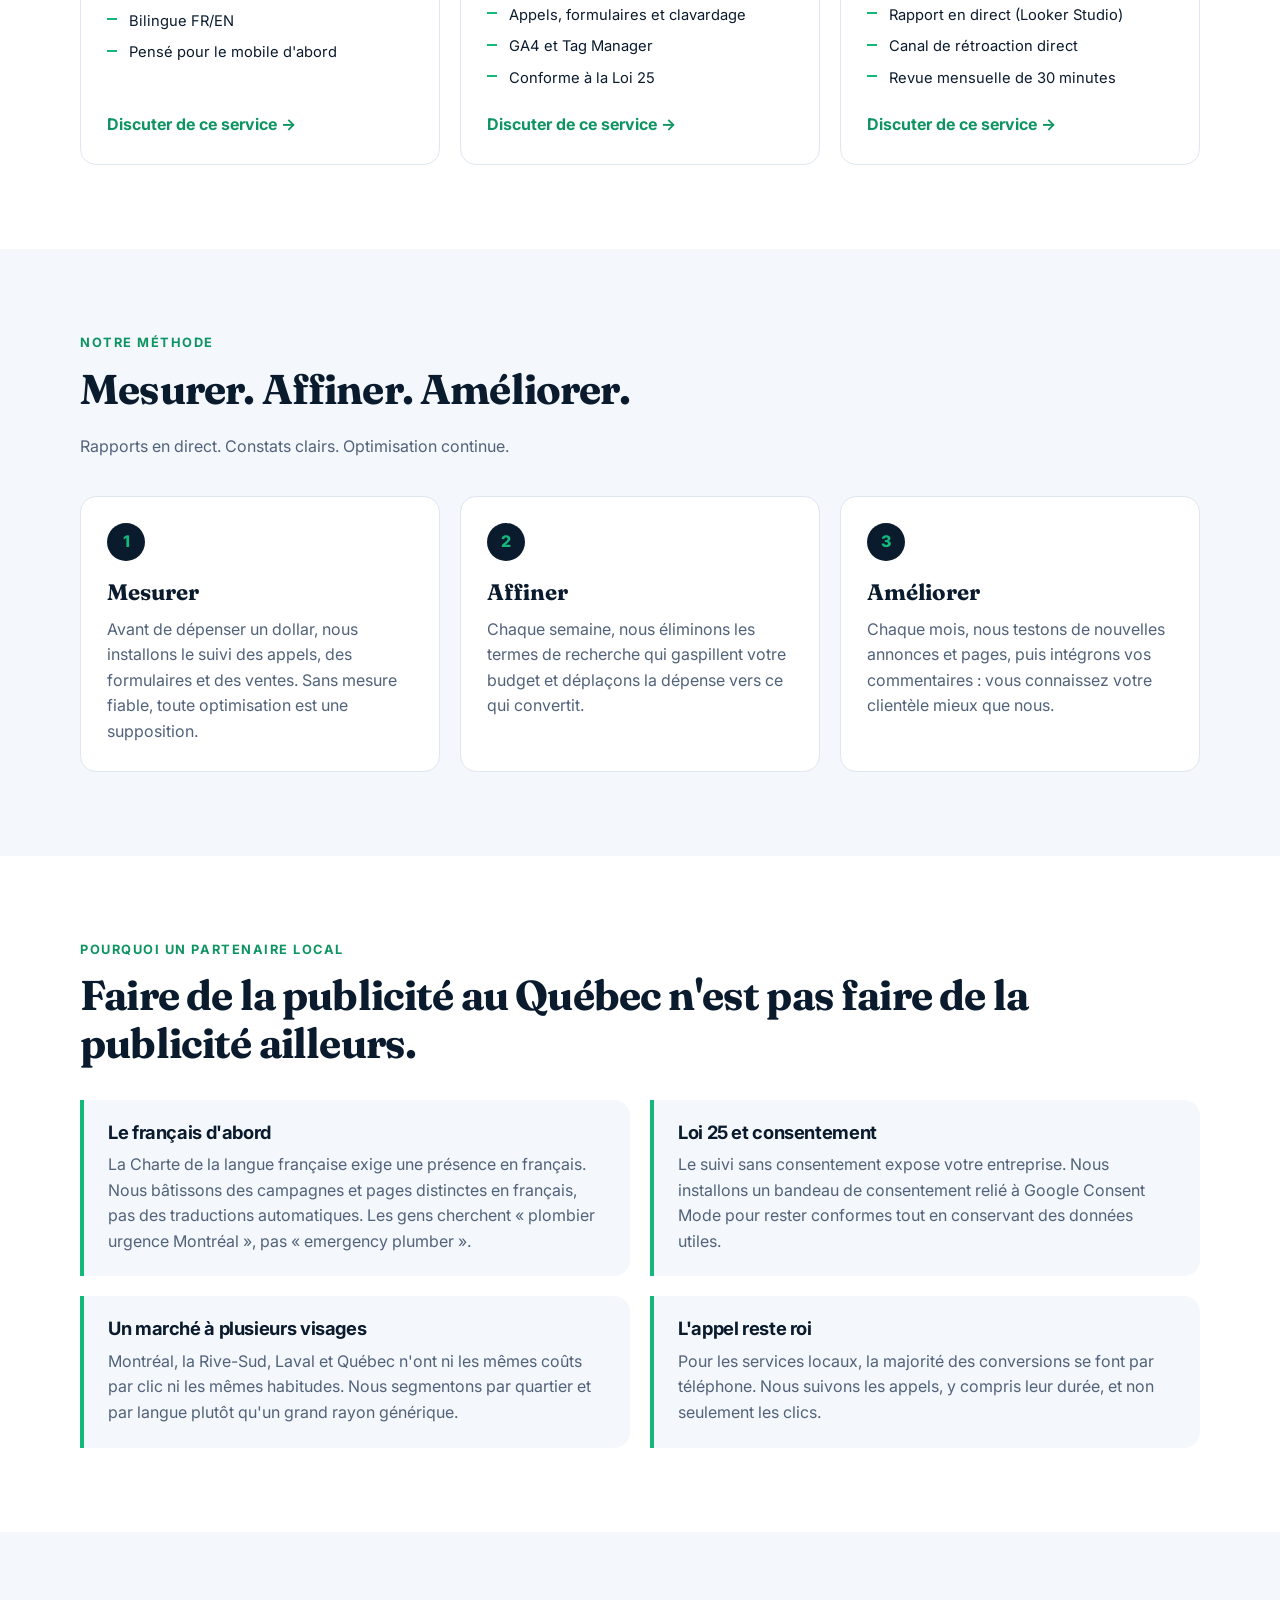
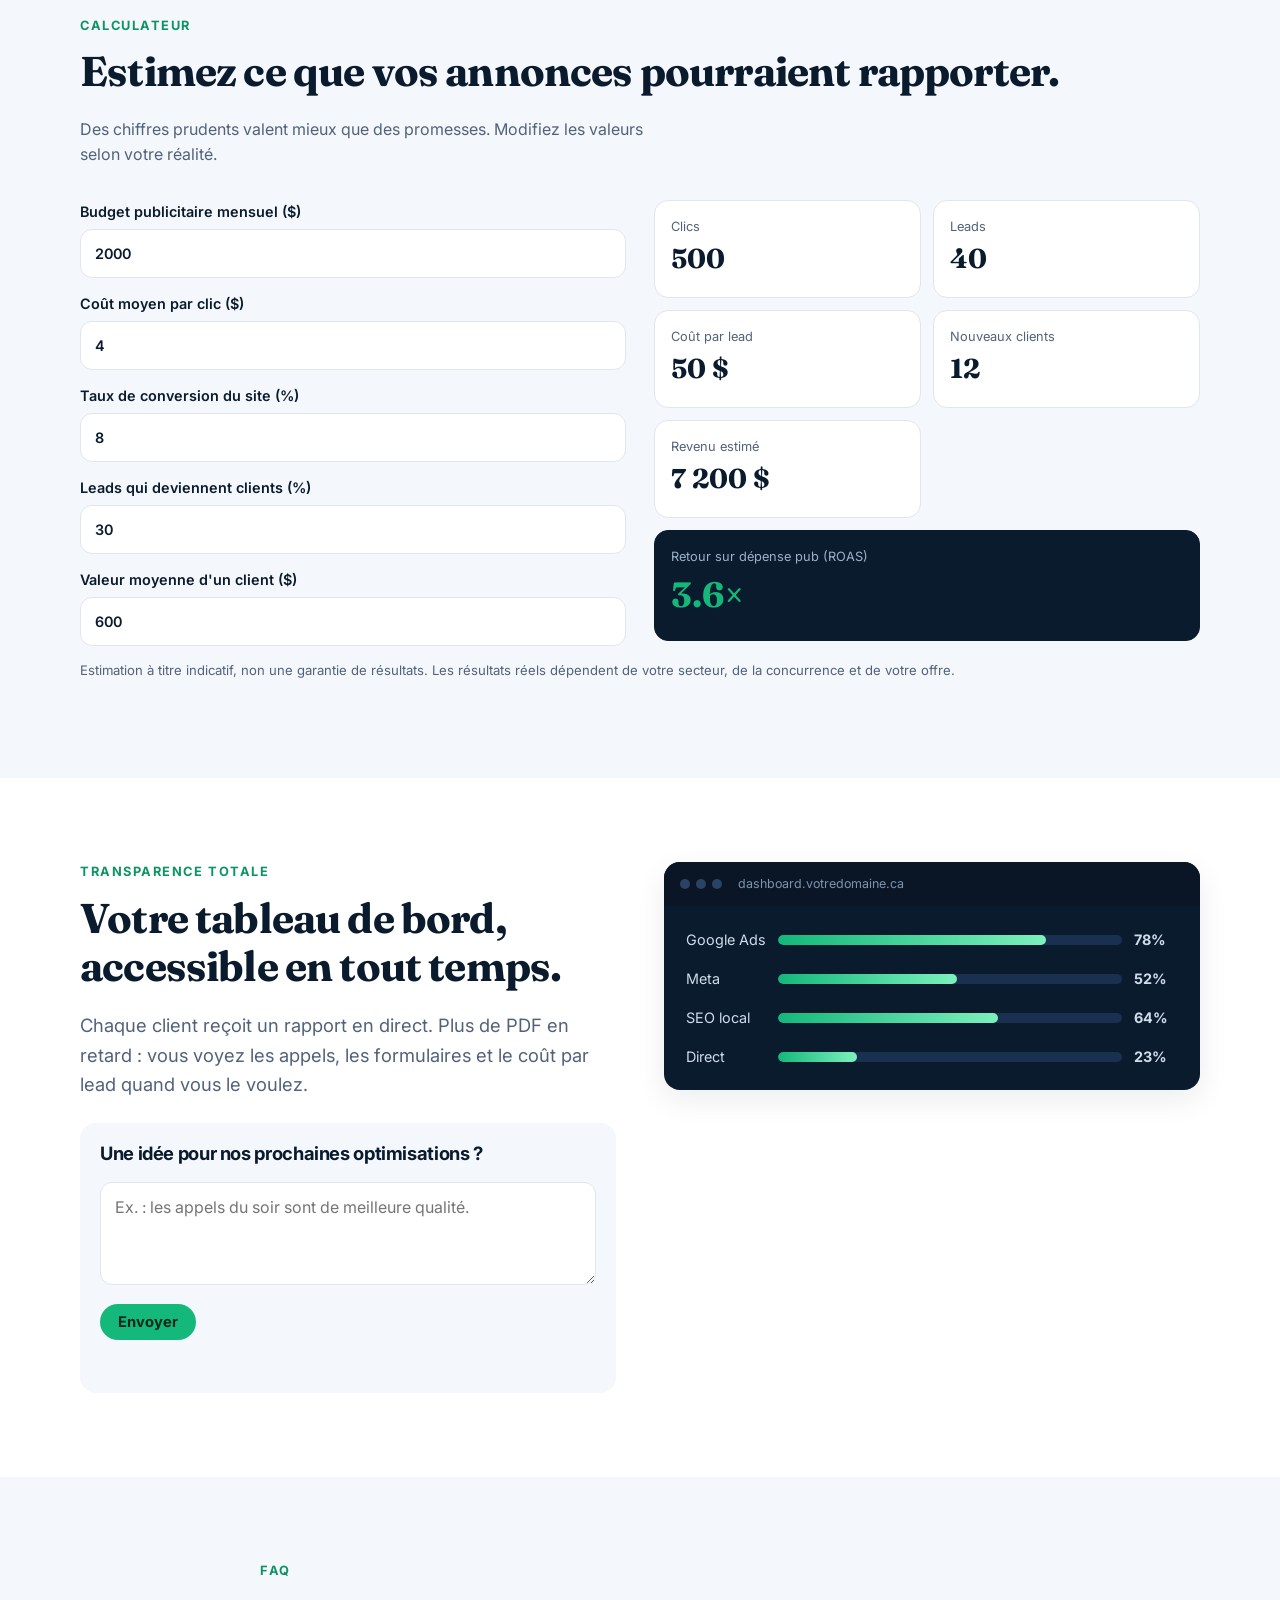
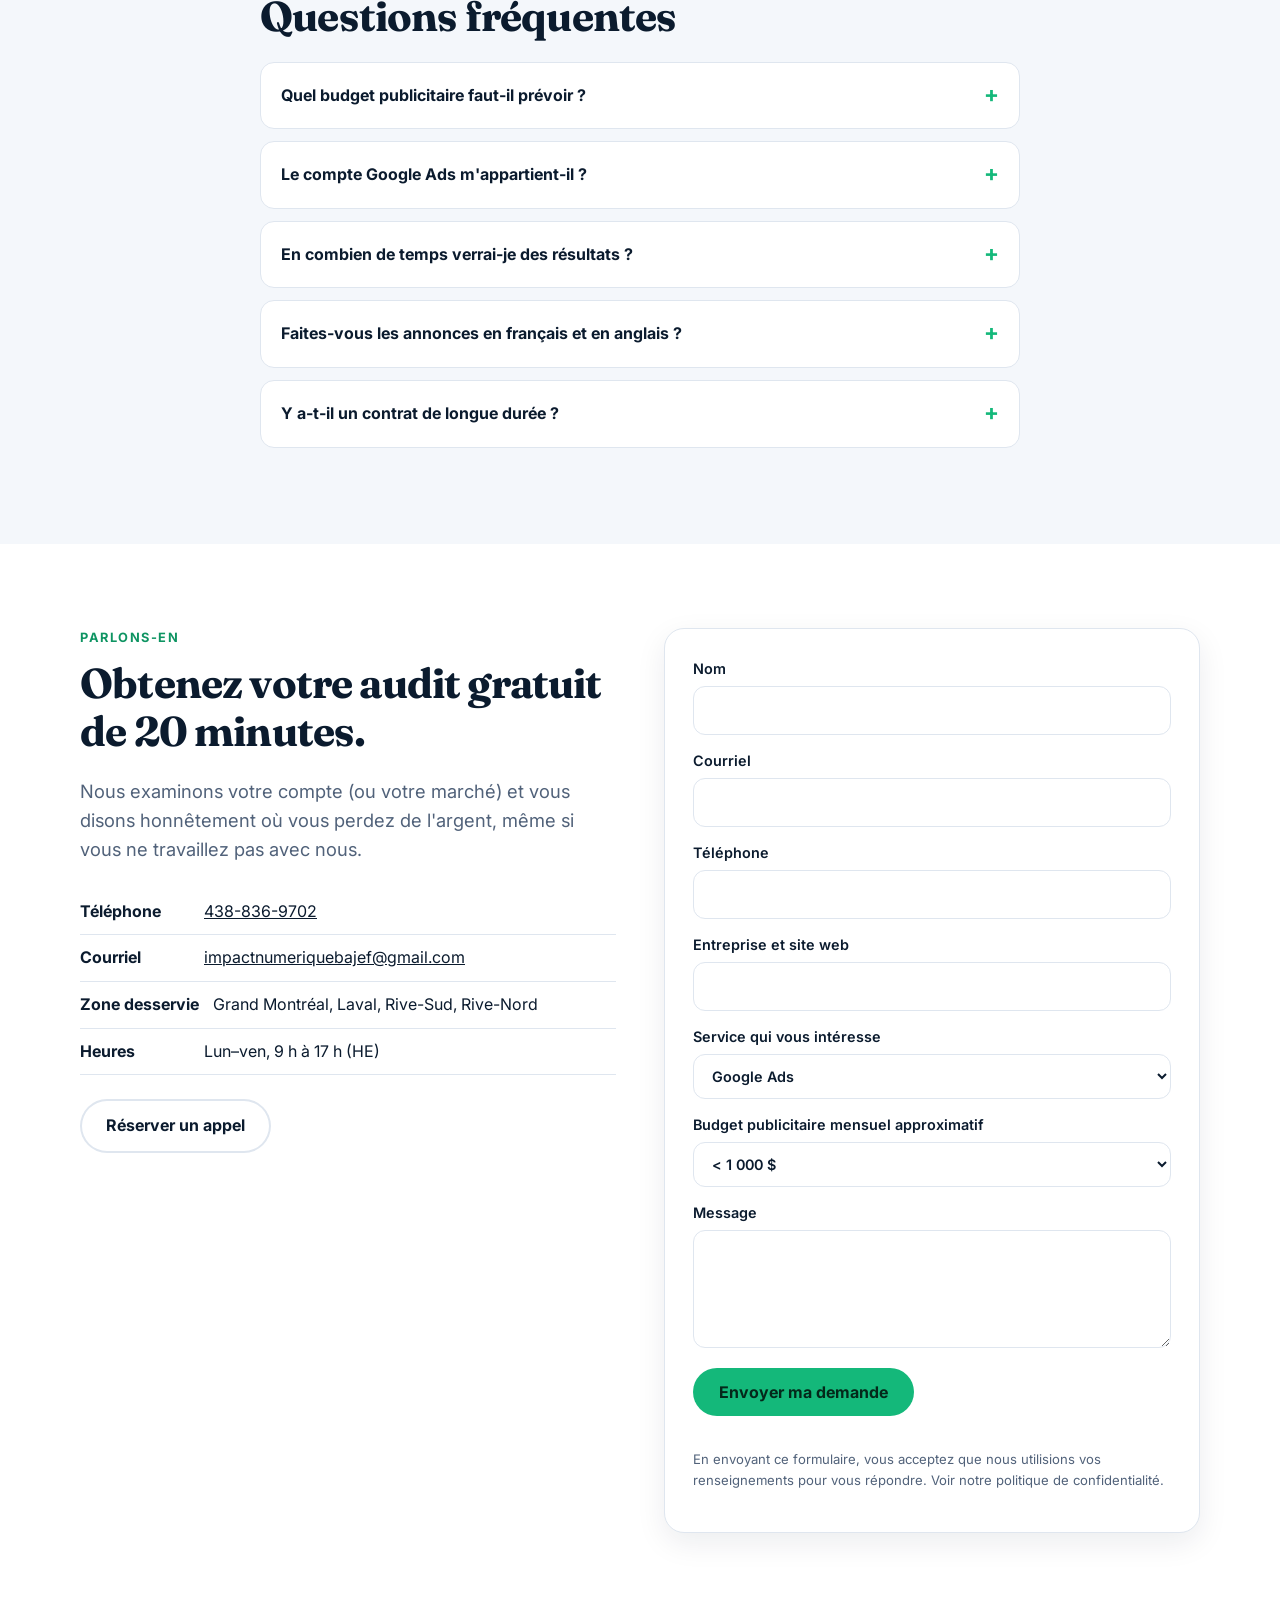
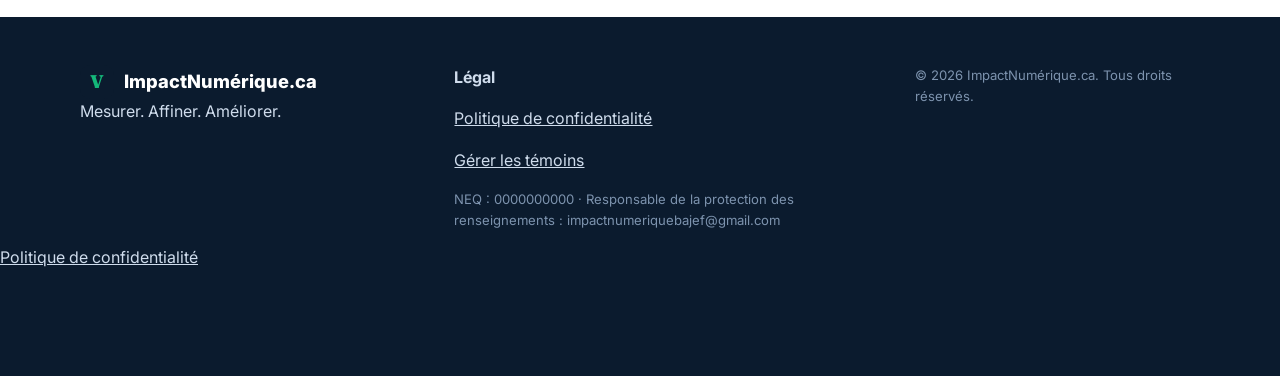
==== commit 9843f0b6: "Add privacy policy link to footer" ====
--- a/index.html
+++ b/index.html
@@ -1,3 +1,4 @@
+
 <!doctype html>
 <html lang="fr-CA">
 <head>
@@ -26,11 +27,11 @@
     });
     gtag('set', 'ads_data_redaction', true);
   </script>
-  <!-- TODO: remplacez G-XXXXXXX par votre ID GA4, ou installez GTM à la place -->
-  <script async src="https://www.googletagmanager.com/gtag/js?id=G-XXXXXXX"></script>
+  <!-- TODO: remplacez G-7Z9SBM7210 par votre ID GA4, ou installez GTM à la place -->
+  <script async src="https://www.googletagmanager.com/gtag/js?id=G-7Z9SBM7210"></script>
   <script>
     gtag('js', new Date());
-    gtag('config', 'G-XXXXXXX');
+    gtag('config', 'G-7Z9SBM7210');
     // gtag('config', 'AW-XXXXXXXXX');  // ID de conversion Google Ads
   </script>
 
@@ -311,7 +312,7 @@
         <a class="btn btn-ghost" href="https://cal.com/votre-nom" target="_blank" rel="noopener" data-i18n="ct.book">Réserver un appel</a>
       </div>
 
-      <form class="form" id="contactForm" action="https://formspree.io/f/VOTRE_ID" method="POST" novalidate>
+      <form class="form" id="contactForm" action="https://formspree.io/f/mljgqvrj" method="POST" novalidate>
         <label><span data-i18n="ct.name">Nom</span><input name="name" autocomplete="name" required></label>
         <label><span data-i18n="ct.email">Courriel</span><input name="email" type="email" autocomplete="email" required></label>
         <label><span data-i18n="ct.phone">Téléphone</span><input name="phone" type="tel" autocomplete="tel"></label>
@@ -355,6 +356,7 @@
     </div>
     <div class="fine">© <span id="yr"></span> ImpactNumérique.ca. <span data-i18n="ft.rights">Tous droits réservés.</span></div>
   </div>
+  <p><a href="confidentialite.html">Politique de confidentialité</a></p>
 </footer>
 
 <!-- Sticky mobile call button -->
@@ -373,3 +375,4 @@
 <script src="script.js"></script>
 </body>
 </html>
+
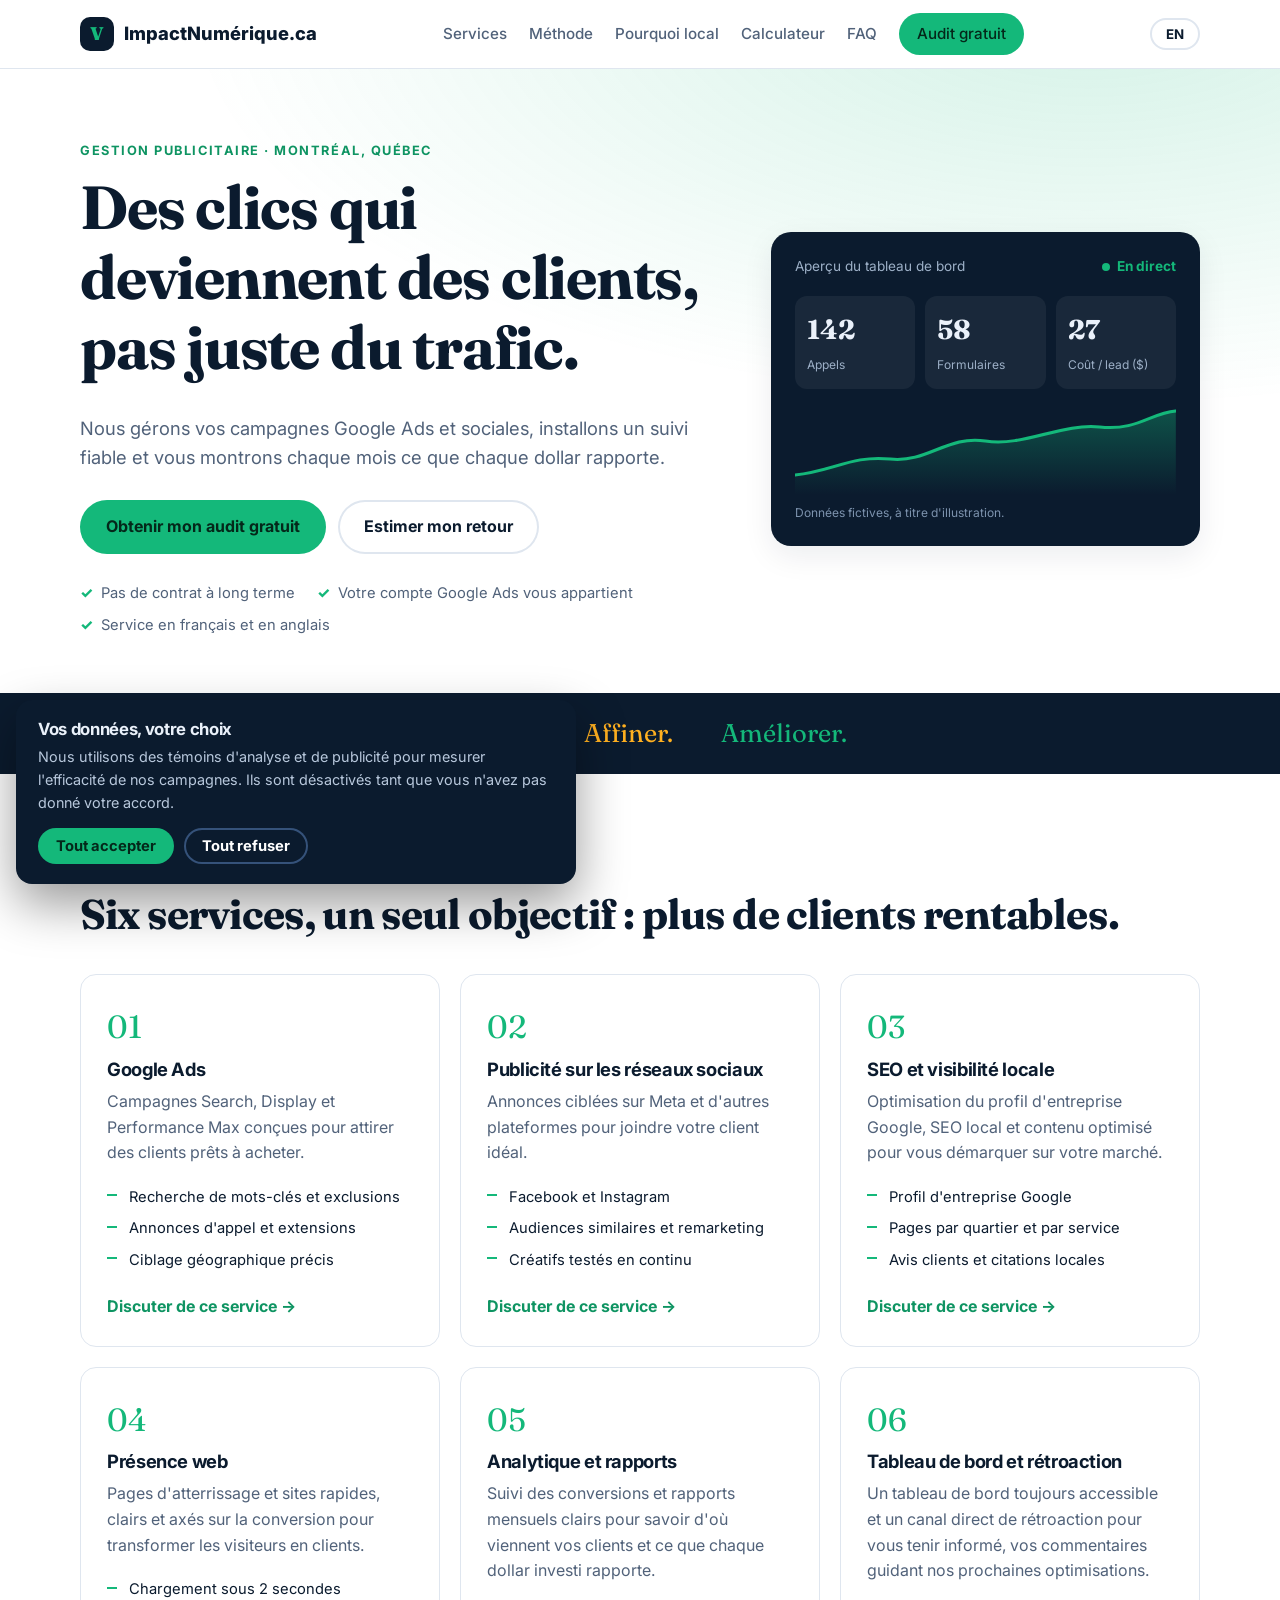
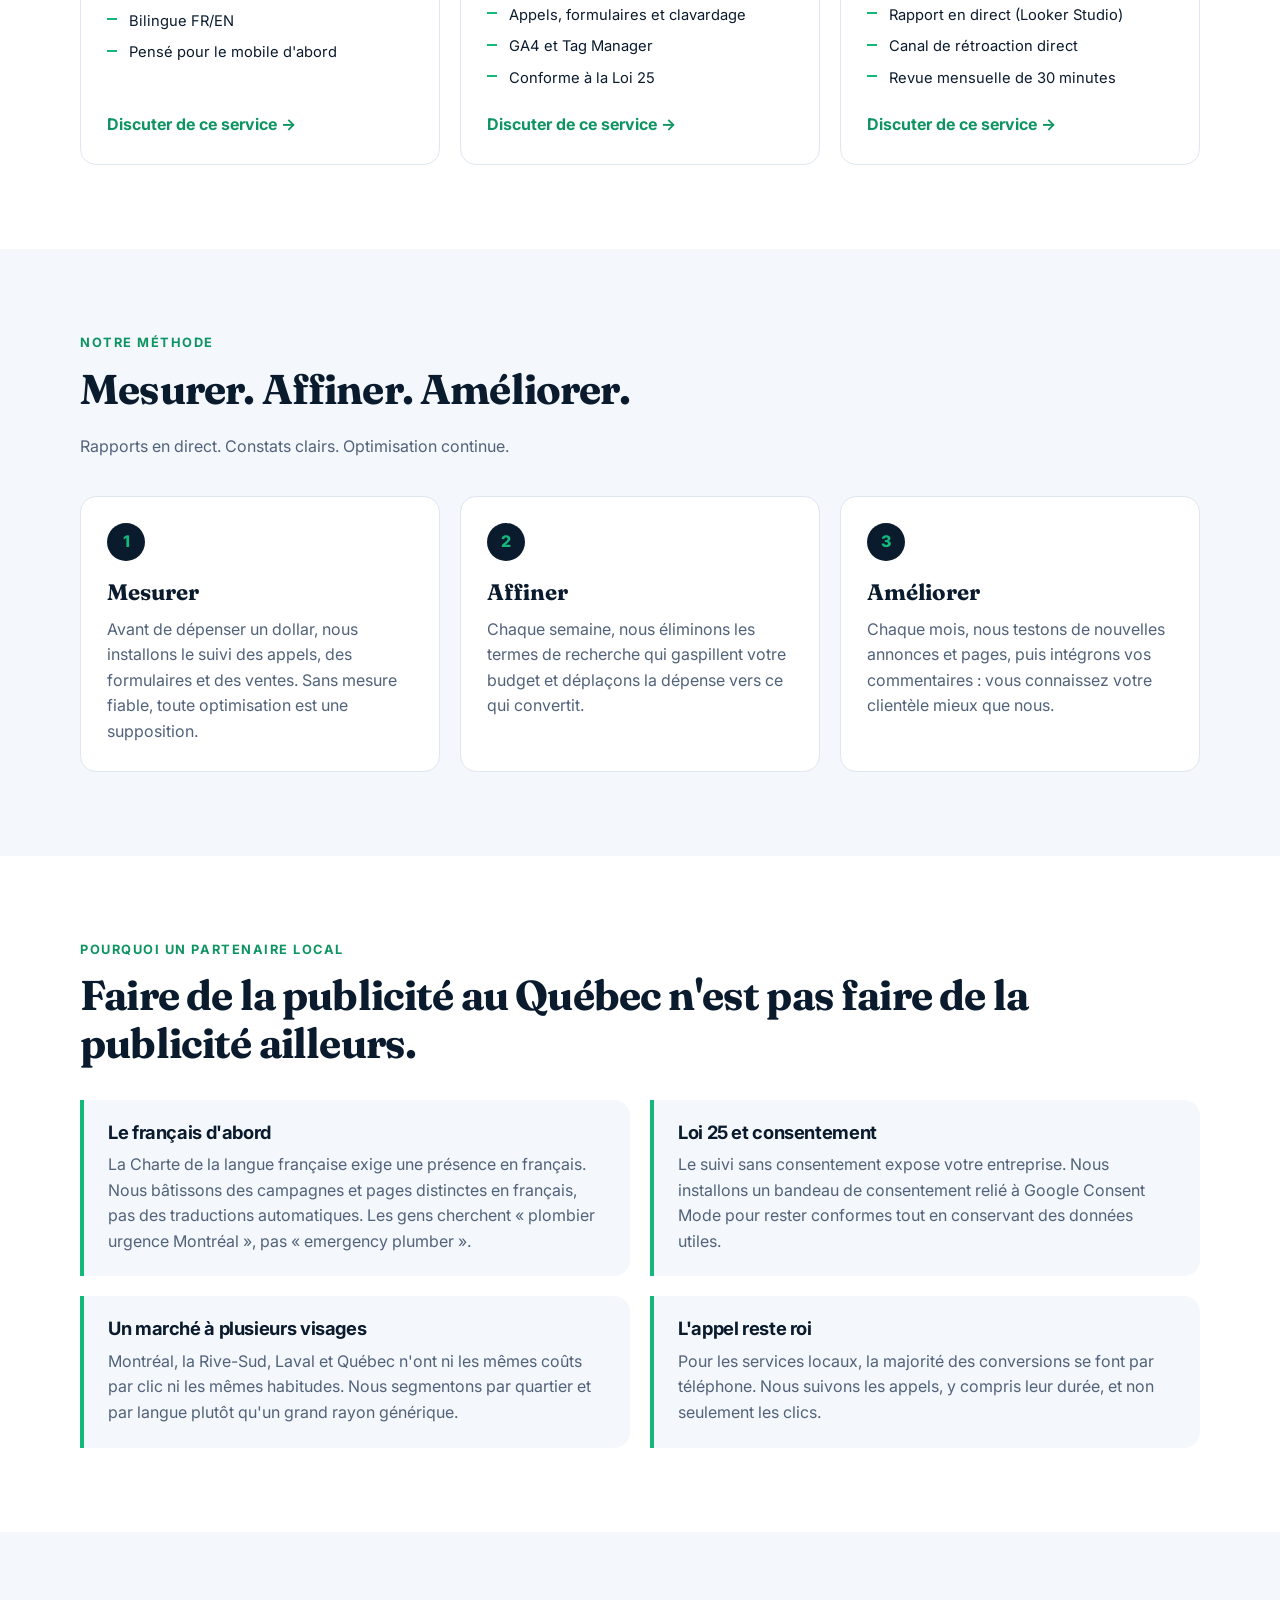
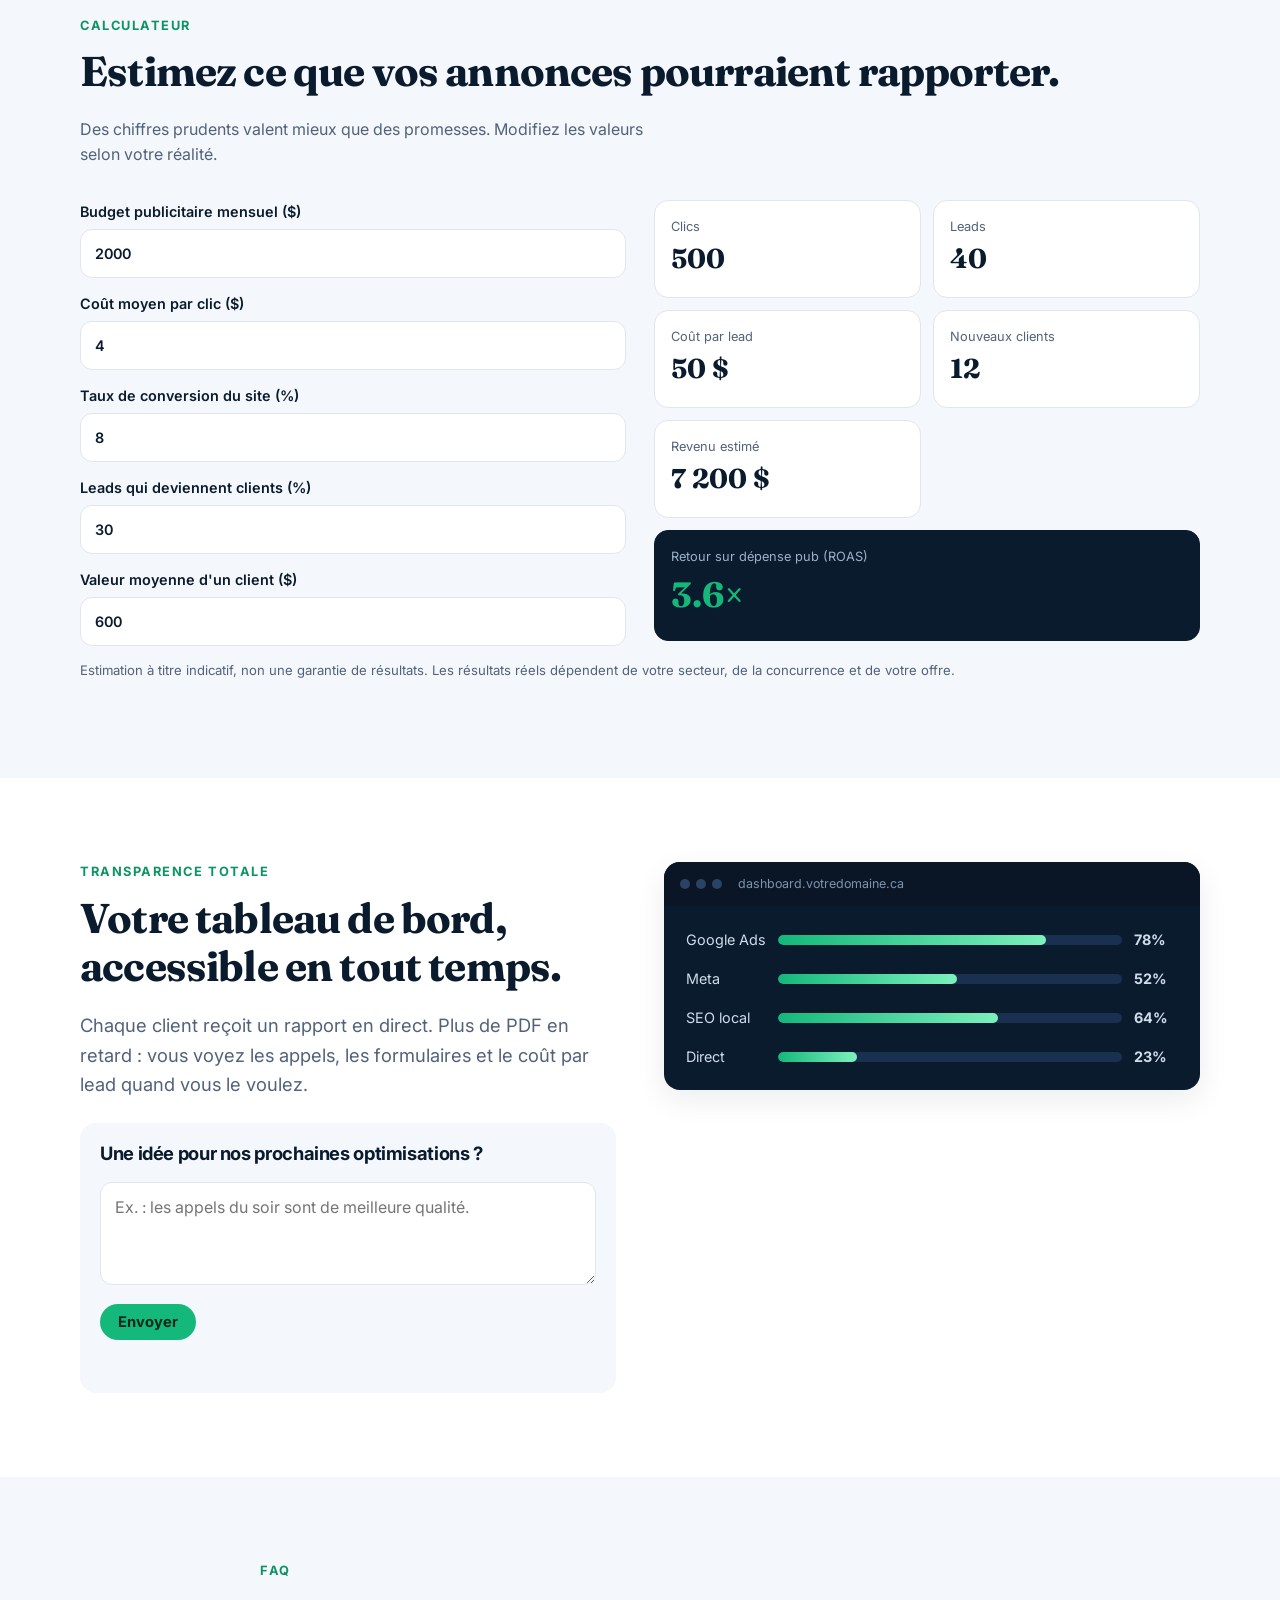
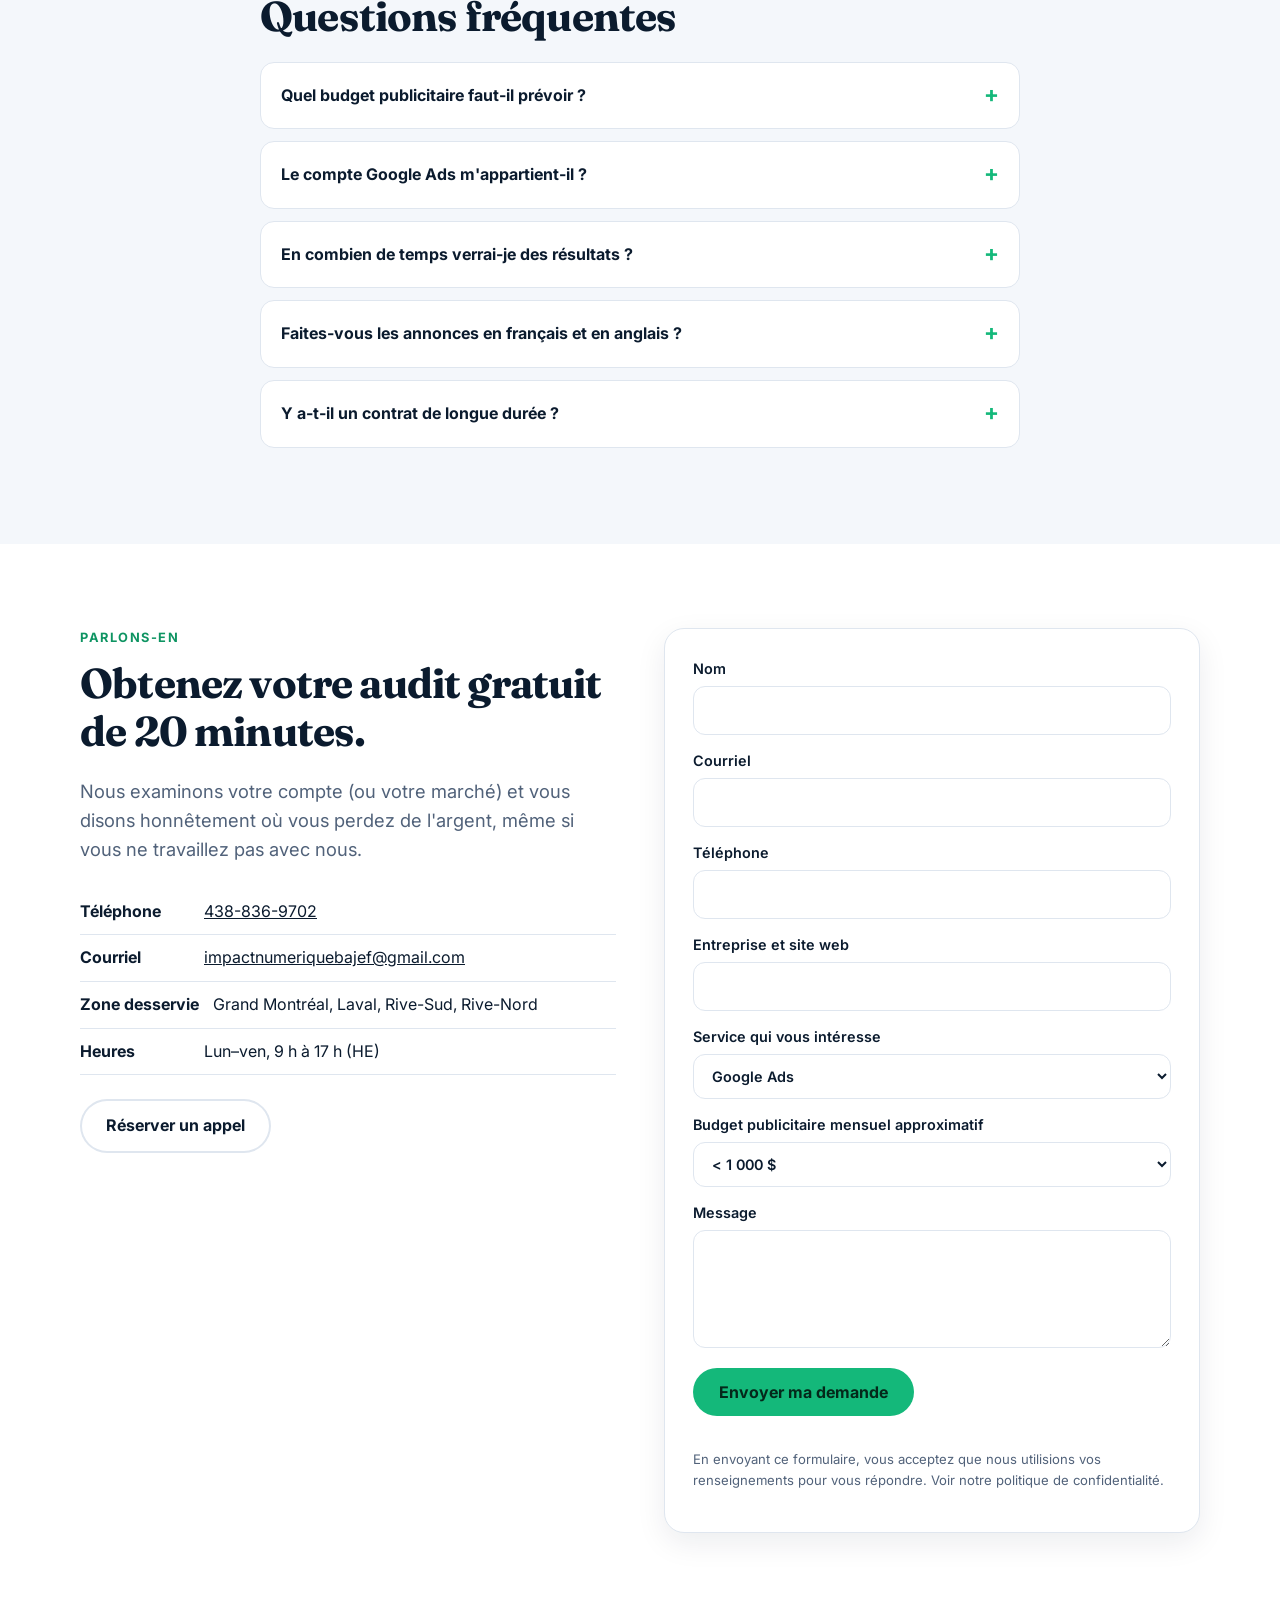
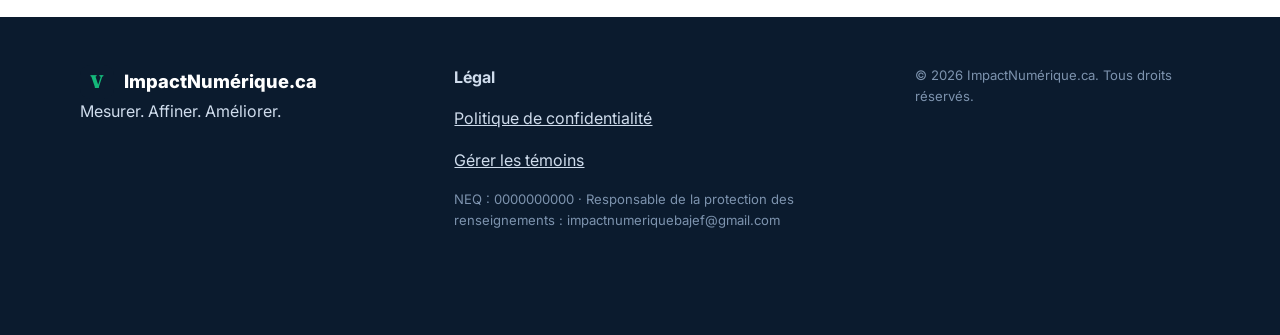
==== commit a424f3bc: "Fix privacy policy link in footer Updated the link to the privacy policy page to remove the leading " ====
--- a/index.html
+++ b/index.html
@@ -350,13 +350,12 @@
     </div>
     <div>
       <p><b data-i18n="ft.legal">Légal</b></p>
-      <p><a href="/confidentialite.html" data-i18n="ft.priv">Politique de confidentialité</a></p>
+      <p><a href="confidentialite.html">Politique de confidentialité</a></p>
       <p><button class="linklike" id="consentReopen" type="button" data-i18n="ft.cookies">Gérer les témoins</button></p>
       <p class="fine" data-i18n="ft.rpo">NEQ : 0000000000 · Responsable de la protection des renseignements : impactnumeriquebajef@gmail.com</p>
     </div>
     <div class="fine">© <span id="yr"></span> ImpactNumérique.ca. <span data-i18n="ft.rights">Tous droits réservés.</span></div>
   </div>
-  <p><a href="confidentialite.html">Politique de confidentialité</a></p>
 </footer>
 
 <!-- Sticky mobile call button -->
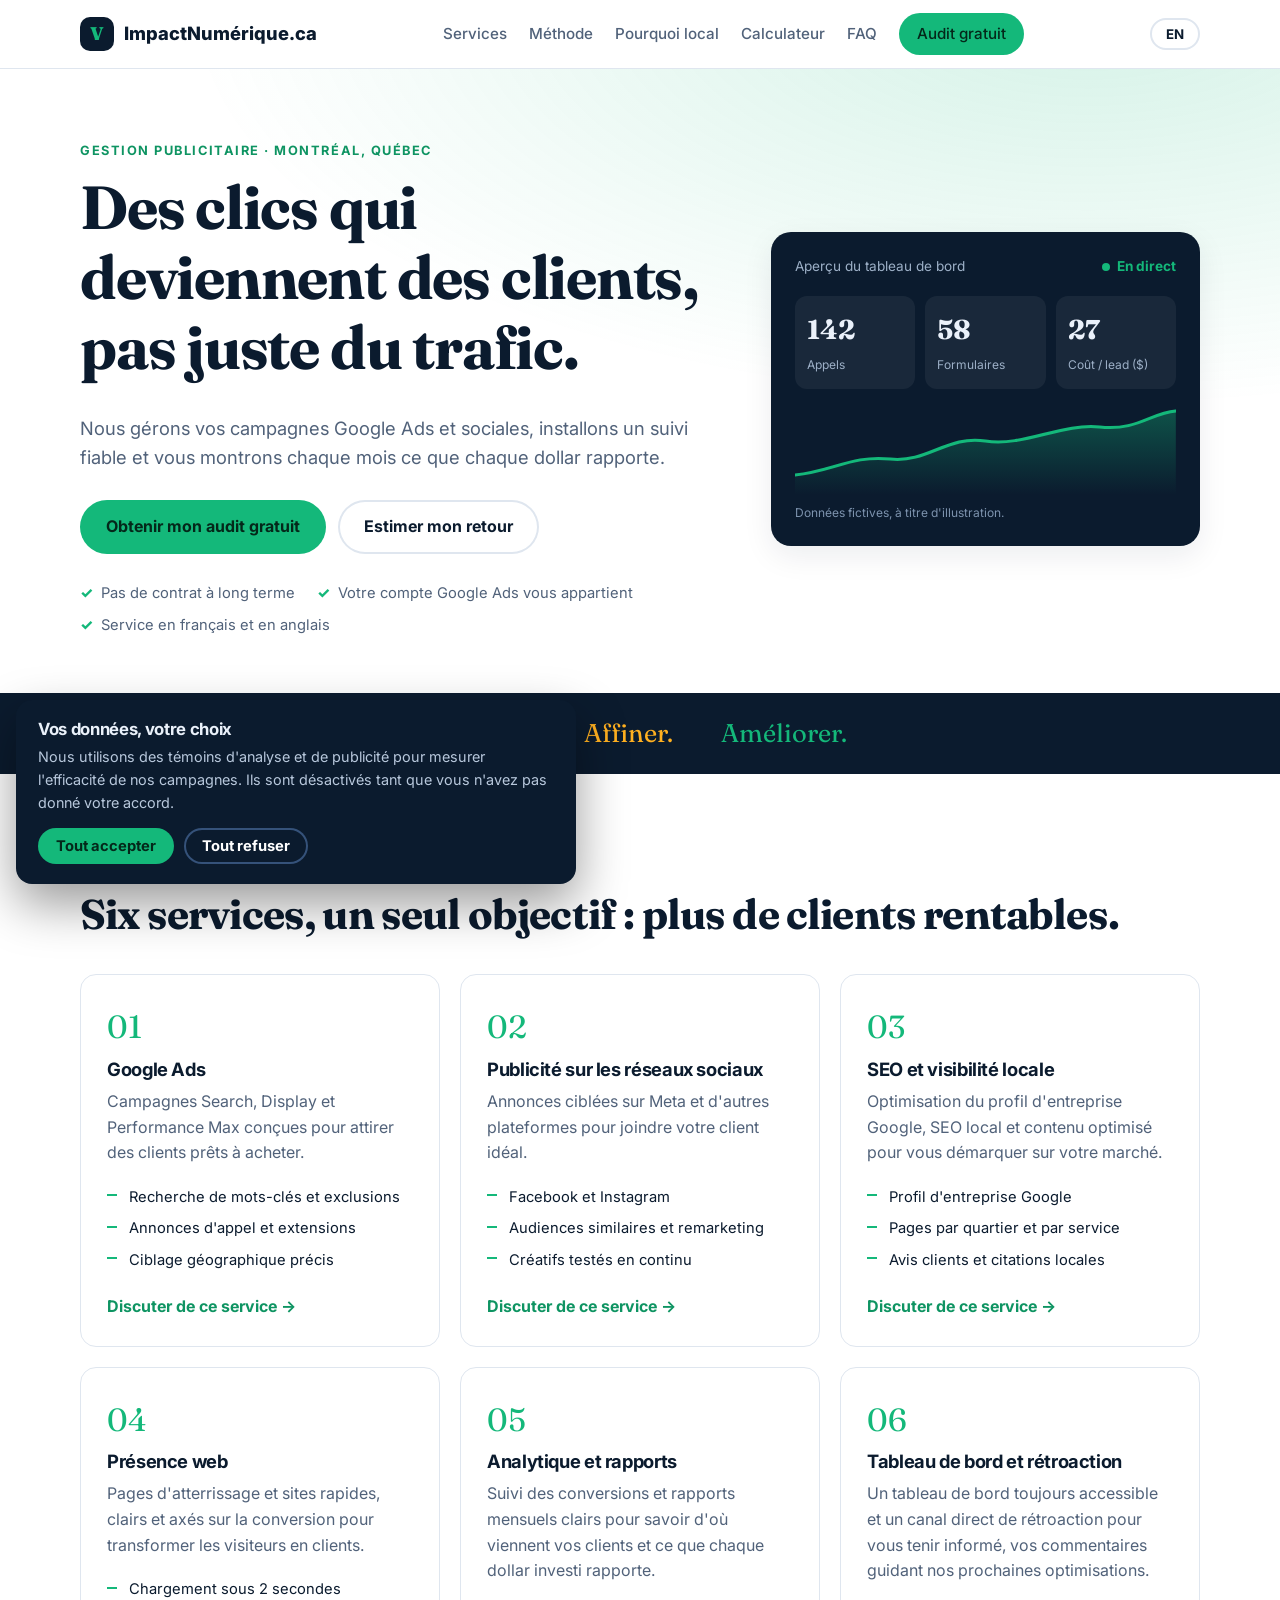
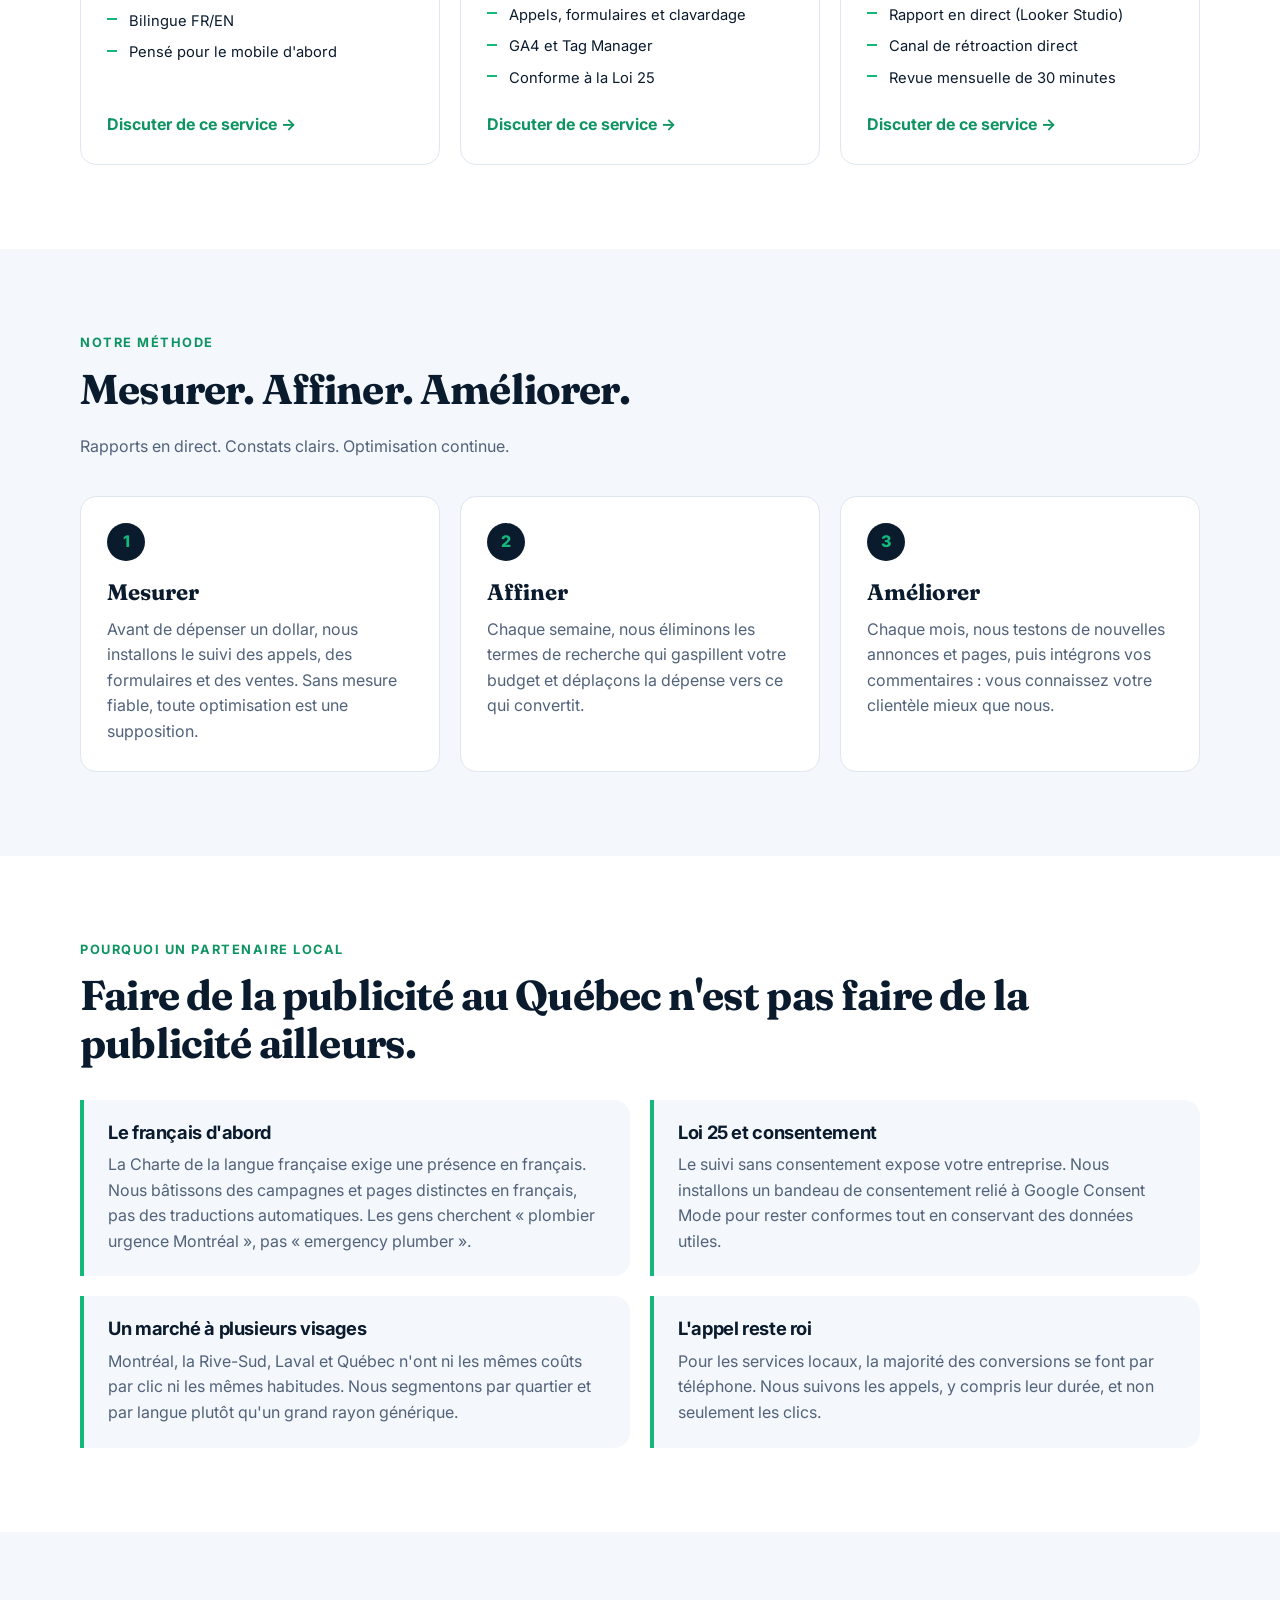
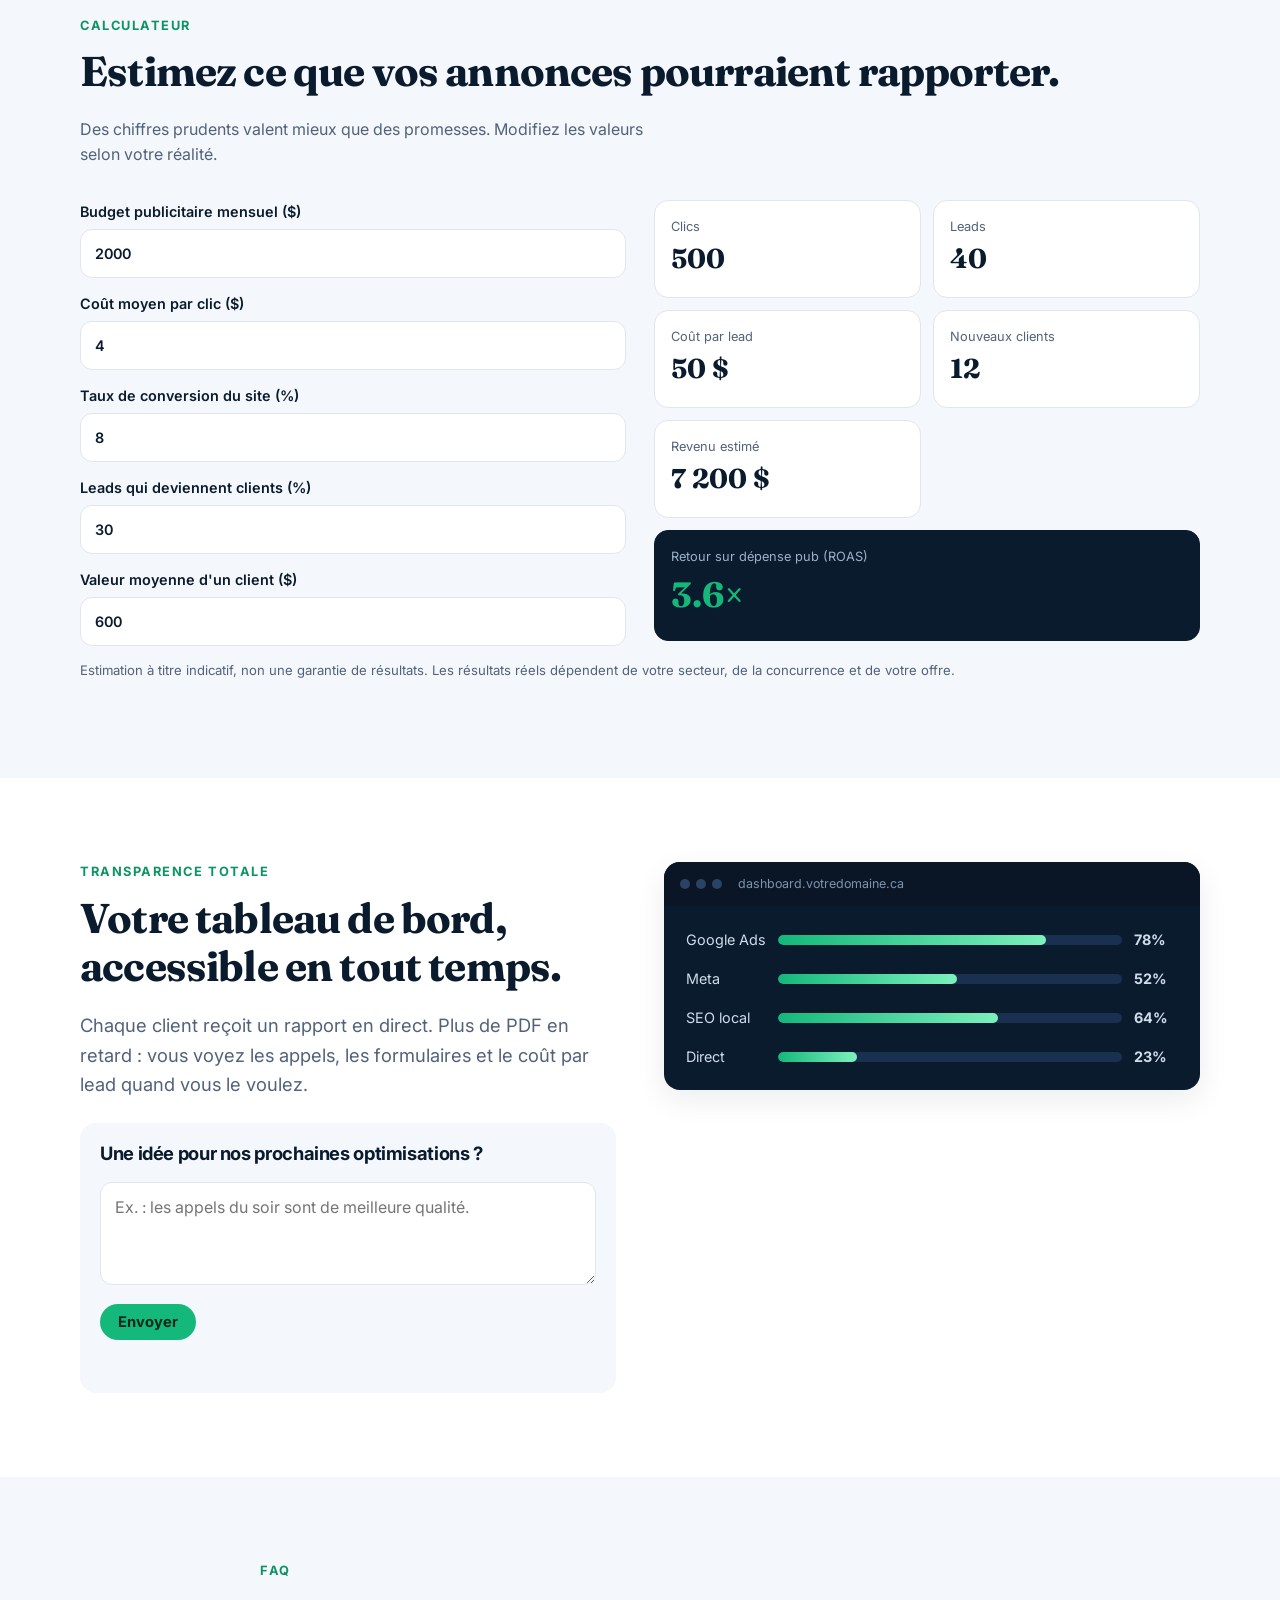
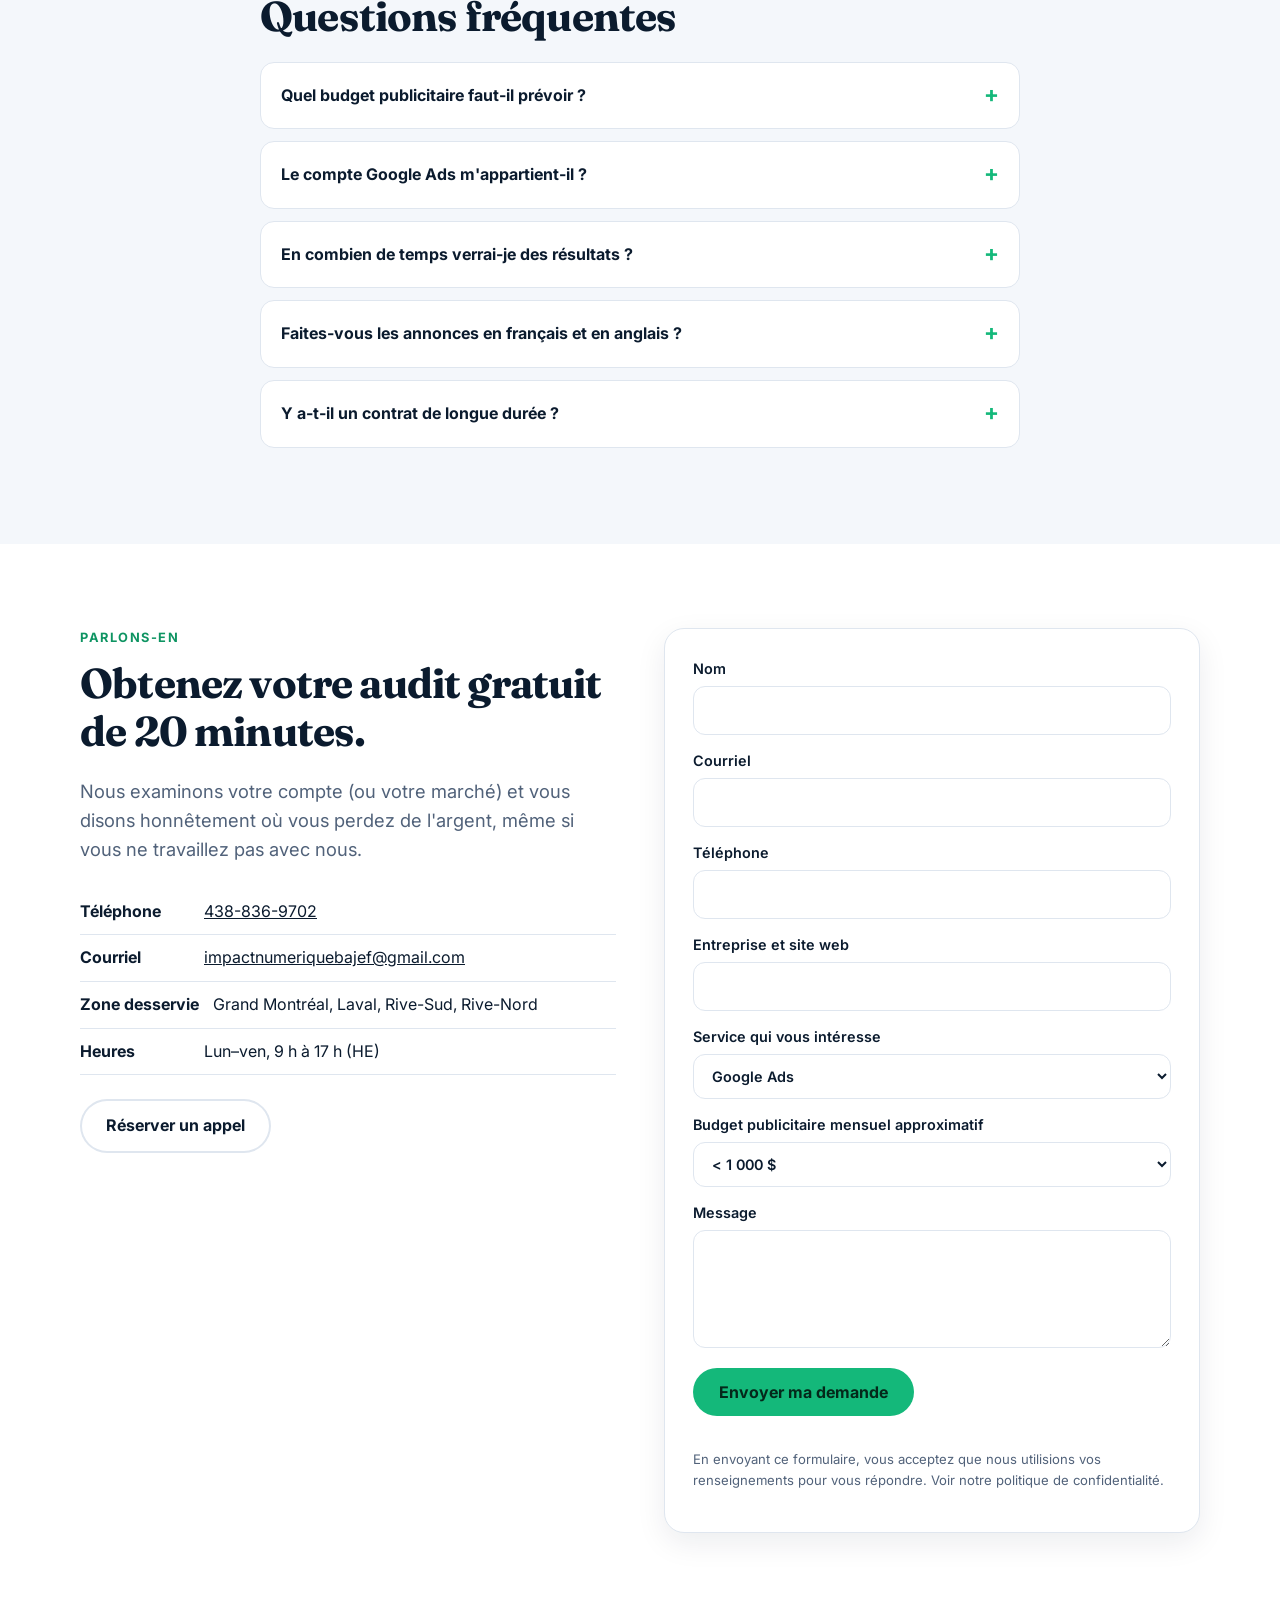
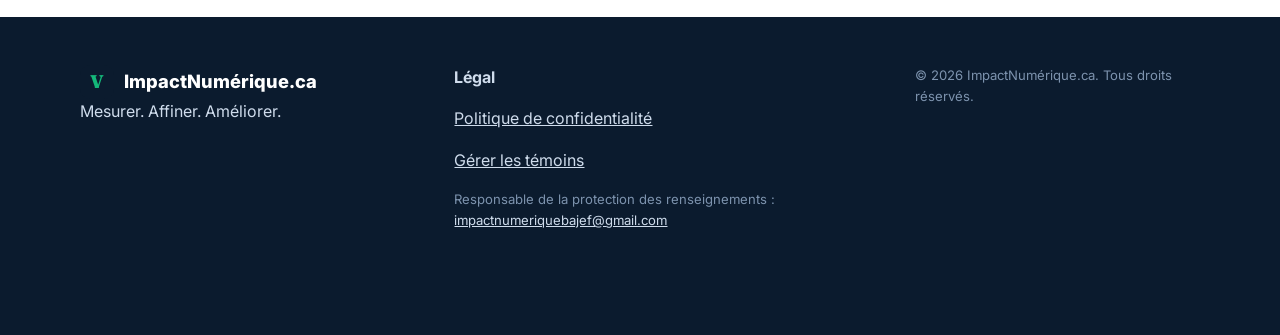
==== commit c829f530: "Revise data protection officer contact details Updated the contact information for the data protecti" ====
--- a/index.html
+++ b/index.html
@@ -1,4 +1,3 @@
-
 <!doctype html>
 <html lang="fr-CA">
 <head>
@@ -352,7 +351,10 @@
       <p><b data-i18n="ft.legal">Légal</b></p>
       <p><a href="confidentialite.html">Politique de confidentialité</a></p>
       <p><button class="linklike" id="consentReopen" type="button" data-i18n="ft.cookies">Gérer les témoins</button></p>
-      <p class="fine" data-i18n="ft.rpo">NEQ : 0000000000 · Responsable de la protection des renseignements : impactnumeriquebajef@gmail.com</p>
+      <p class="fine">
+  <span data-i18n="ft.rpo">Responsable de la protection des renseignements :</span>
+  <a href="mailto:impactnumeriquebajef@gmail.com">impactnumeriquebajef@gmail.com</a>
+</p>
     </div>
     <div class="fine">© <span id="yr"></span> ImpactNumérique.ca. <span data-i18n="ft.rights">Tous droits réservés.</span></div>
   </div>
@@ -374,4 +376,3 @@
 <script src="script.js"></script>
 </body>
 </html>
-
